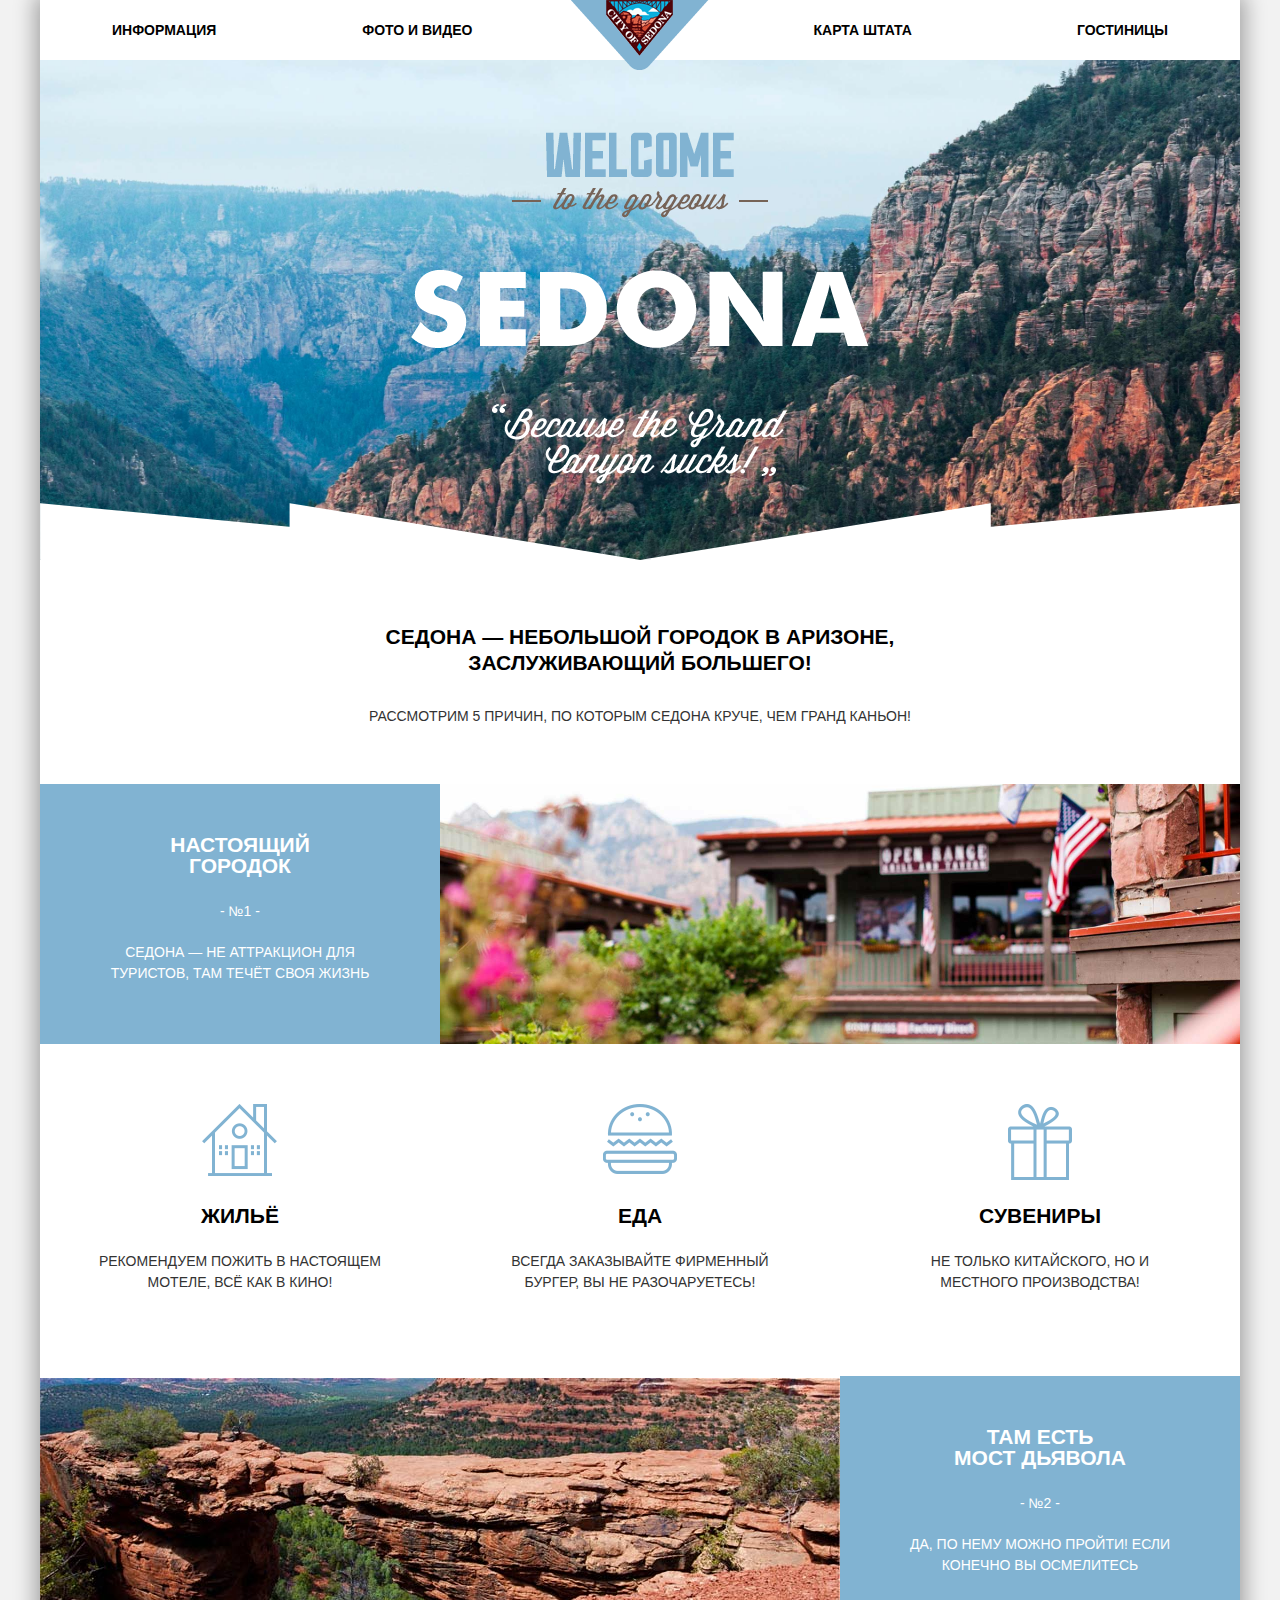
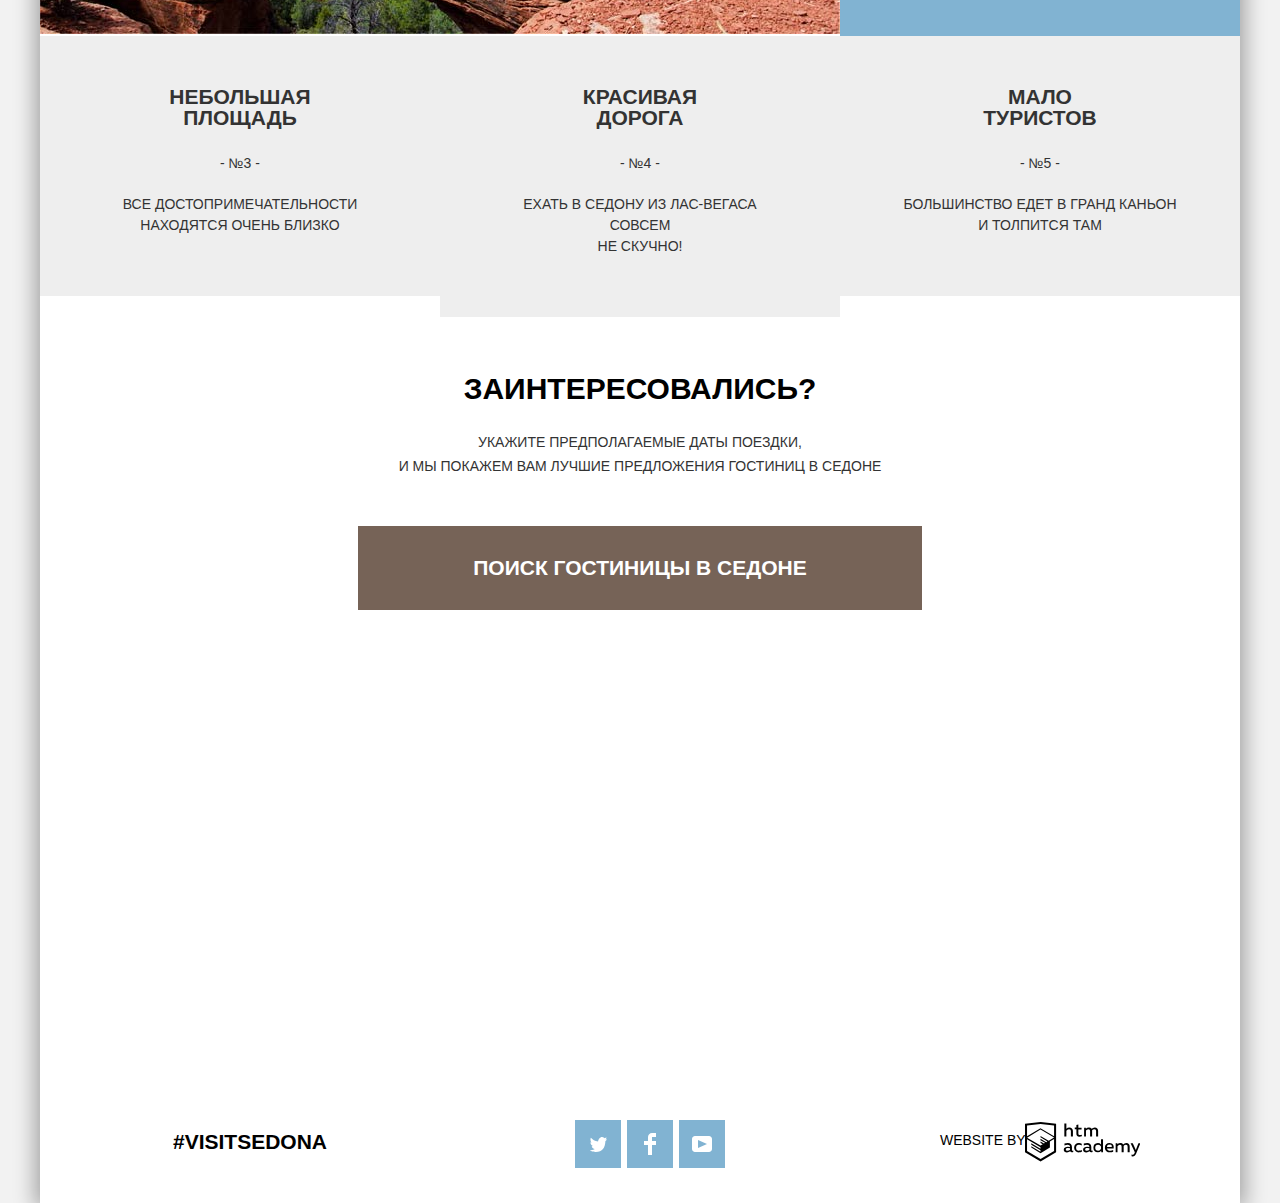
==== index.html @ 03657f66 "accessebility created for first page modificated css" ====
<html lang="ru">

<head>
    <meta charset="UTF-8">
    <title>SEDONA</title>
    <link href="css/normalize.css" rel="stylesheet">
    <link href="https://fonts.googleapis.com/css?family=Roboto:400,500,700&amp;subset=cyrillic" rel="stylesheet">
    <meta http-equiv="X-UA-Compatible" content="ie=edge">
    <link href="css/main.css" rel="stylesheet">
</head>

<body class="page borders">
   <div class="wrapper container">
    <header class="page-header container">
        <div class="logo">
            <img src="img/logo.png" width="" height="" alt="логотип компании">
        </div>
        <nav class="page-navigation">
            <ul class="navigation-list-left">
                <li class="navigation-item">
                    <a href="#">
                        информация
                    </a>
                </li>
                <li class="navigation-item">
                    <a href="#">
                        фото и видео
                    </a>
                </li>
            </ul>
            <ul class="navigation-list-right">
                <li class="navigation-item">
                    <a href="#">
                        карта штата
                    </a>
                </li>
                <li class="navigation-item">
                    <a href="#">
                        гостиницы
                    </a>
                </li>
            </ul>
        </nav>
    </header>
    <main class="page-content">
        <section class="tagline-images">
            <h2 class="visually-hidden">визитный баннер сайта</h2>
            <div class="intro">
                <div class="intro-text"></div>
                <div class="mask"></div>
            </div>
            <span class="tagline-text">
                Седона — небольшой городок в Аризоне,<br>заслуживающий большего!
            </span>
        </section>
        <section class="attractions">
            <h2 class="visually-hidden">наши преимущества перед другими</h2>
            <span>Рассмотрим 5 причин, по которым Седона круче, чем гранд каньон!</span>
            <div class="image-line">
                <div class="image-line-text">
                    <d>настоящий<br>городок</d>
                    <span>- №1 -</span>
                    <p>Седона — не аттракцион для туристов, там течёт своя жизнь</p>
                </div>
                <div class="image-line-town"></div>
            </div>
            <ul class="services-list">
                <li class="services-item">
                    <a href="#">
                        жильё
                        <p>Рекомендуем пожить в настоящем мотеле, всё как в кино!</p>
                    </a>
                </li>
                <li class="services-item">
                    <a href="#">
                        еда
                        <p>Всегда заказывайте фирменный бургер, вы не разочаруетесь!</p>
                    </a>
                </li>
                <li class="services-item">
                    <a href="#">
                        сувениры
                        <p>Не только китайского, но и местного производства!</p>
                    </a>
                </li>
            </ul>
            <div class="image-line">
                <div class="image-line-town right-layer"></div>
                <div class="image-line-text">
                    <d>Там есть<br>Мост дьявола</d>
                    <span>- №2 -</span>
                    <p>Да, по нему можно пройти! Если конечно вы осмелитесь</p>
                </div>
            </div>
            <ul class="attractions-list">
                <li class="attractions-item">
                    <div class="image-line-text">
                        <d>Небольшая<br>площадь</d>
                        <span>- №3 -</span>
                        <p>Все достопримечательности<br>находятся очень близко</p>
                    </div>
                </li>
                <li class="attractions-item">
                    <div class="image-line-text">
                        <d>Красивая<br>дорога</d>
                        <span>- №4 -</span>
                        <p>Ехать в Седону из Лас-Вегаса совсем<br>не скучно!</p>
                    </div>
                </li>
                <li class="attractions-item">
                    <div class="image-line-text">
                        <d>Мало<br>туристов</d>
                        <span>- №5 -</span>
                        <p>Большинство едет в гранд каньон<br>и толпится там</p>
                    </div>
                </li>
            </ul>
        </section>
        <section>
            <h2 class="visually-hidden">форма регистрации</h2>
            <div class="registration">
                <b>Заинтересовались?</b>
                <p>
                    Укажите предполагаемые даты поездки,<br> и мы покажем вам лучшие предложения гостиниц в седоне
                </p>
                <a class="switcher-form-btn" href="#">поиск гостиницы в седоне</a>
            </div>
        </section>
        <section class="map">
                <form class="hotel-find-form" action="https://echo.htmlacademy.ru" method="post" name="hotelSearching">
                    <label class="date-field">
                        дата заезда:
                        <input type="text" required name="dateInto" value="01 НОЯБРЯ 2018">
                        <button type="button" class="calendr-date-into">
                            <svg>
                                <image fill="red" id="calendar" width="21" height="22" xlink:href="[data-uri]"/>
                            </svg>
                        </button>
                    </label>
                    <label class="date-field">
                        дата выезда:
                        <input type="text" required name="dateOut" value="30 НОЯБРЯ 2018">
                        <button type="button" class="calendr-date-out"></button>
                    </label>
                    <div class="counter">
                        <label>
                            взрослые:
                            <input type="text" required id="adults" value="2" name="adults" placeholder="2">
                            <button type="button" id="minusAdults">-</button>
                            <button type="button" id="plusAdults">+</button>
                        </label>
                        <label>
                            дети:
                            <input type="text" required id="children" value="0" name="children" placeholder="0">
                            <button type="button" id="minusChildren">-</button>
                            <button type="button" id="plusChildren">+</button>
                        </label>
                    </div>
                    <button type="submit">найти</button>
                </form>
            <h2 class="visually-hidden">карта</h2>
            <img src="img/map.jpg" width="1200" height="593" alt="карта">
            <iframe class="interactive-map" src="https://www.google.com/maps/embed?pb=!1m18!1m12!1m3!1d22020.240398484842!2d-111.77358161245253!3d34.87310100191369!2m3!1f0!2f0!3f0!3m2!1i1024!2i768!4f13.1!3m3!1m2!1s0x872da132f942b00d%3A0x5548c523fa6c8efd!2z0KHQtdC00L7QvdCwLCDQkNGA0LjQt9C-0L3QsCA4NjMzNiwg0KHQqNCQ!5e0!3m2!1sru!2sby!4v1533203319899" frameborder="0" style="border:0" allowfullscreen></iframe>
        </section>
    </main>
    <footer class="page-footer">
        <span>#visitsedona</span>
        <ul class="social-list">
            <li class="social-item">
               <a class="svg-center" href="#">
                    <svg x="0px" y="0px" width="17px" height="15px" viewBox="0 0 17 15">	<path fill="#FFFFFF" d="M10.95,0.144c1.685-0.496,2.984,0.27,3.577,1.179c0.673-0.231,1.331-0.481,2.011-0.708
                                c-0.004,0.861-0.522,1.513-0.857,1.768c0.685,0.17,1.304-0.491,1.304-0.491c-0.169,1-1.006,1.788-1.563,2.024
                                c-0.231,6.75-3.175,11.217-10.077,11.082c-0.522,0,0.075,0-0.446,0c-0.41,0-4.164-0.46-4.898-1.887
                                c2.271,0.196,3.893-0.422,4.693-1.177c-0.96-0.3-2.679-0.477-2.979-2.95C2.064,9.09,2.279,9.212,2.905,9.103
                                C1.705,8.247,0.374,7.53,0.448,5.33c0.285,0.328,1.067,0.536,1.34,0.472c-0.703-0.241-1.97-3.36-0.894-4.952
                                c1.818,1.854,3.735,3.606,7.152,3.773C8.254,2.33,9.183,0.793,10.95,0.144z"/>
                    </svg>
                </a>
            </li>
            <li class="social-item">
               <a class="svg-center" href="#">
                    <svg x="0px" y="0px" width="12px" height="22px" viewBox="0 0 12 22" enable-background="new 0 0 12 22" xml:space="preserve">
                        <path fill="#FFFFFF" d="M12,4V0H8C5.791,0,4,1.791,4,4v4H0v4h4v10h4V12h4V8H8V4H12z"/>
                    </svg>
                </a>
            </li>
            <li class="social-item">
               <a class="svg-center" href="#">
                    <svg x="0px" y="0px" width="20px" height="16px" viewBox="0 0 20 16" enable-background="new 0 0 20 16">
                        <path fill="#FFFFFF" d="M17,0H3C1.35,0,0,1.35,0,3v10c0,1.65,1.35,3,3,3h14c1.65,0,3-1.35,3-3V3C20,1.35,18.65,0,17,0z
                             M6.027,11.998V4.002L15.014,8L6.027,11.998z"/>
                    </svg>
                </a>
            </li>
        </ul>
        <div class="html-label">
            <svg viewBox="0 0 113 39">
                <path d="M401.93,351.51a2.07,2.07,0,0,0,.58-0.11v1.4a3.41,3.41,0,0,1-1.24.22,1.75,1.75,0,0,1-1.75-1,5.08,5.08,0,0,1-3.3,1.13c-1.59,0-3.06-.87-3.06-2.68,0-2.24,2.08-2.93,3.9-2.93a11.63,11.63,0,0,1,2.28.26v-0.31c0-1.09-.8-1.86-2.3-1.86a7.79,7.79,0,0,0-3.15.67v-1.79a10.72,10.72,0,0,1,3.35-.58c2.48,0,4,1.18,4,3.83v3.14A0.57,0.57,0,0,0,401.93,351.51Zm-6.76-1.19a1.42,1.42,0,0,0,1.64,1.29,3.56,3.56,0,0,0,2.53-1V349.1a10.21,10.21,0,0,0-1.9-.22C396.34,348.89,395.17,349.23,395.17,350.33Z" transform="translate(-355.09 -323.29)" fill="#fff"/><path d="M408.15,343.91a5.29,5.29,0,0,1,2.7.67v1.79a4.28,4.28,0,0,0-2.42-.73,2.89,2.89,0,1,0,0,5.76,5.26,5.26,0,0,0,2.55-.67v1.8a6.58,6.58,0,0,1-2.9.6,4.42,4.42,0,0,1-4.72-4.54A4.54,4.54,0,0,1,408.15,343.91Z" transform="translate(-355.09 -323.29)" fill="#fff"/><path d="M420.93,351.51a2.07,2.07,0,0,0,.58-0.11v1.4a3.41,3.41,0,0,1-1.24.22,1.75,1.75,0,0,1-1.75-1,5.08,5.08,0,0,1-3.3,1.13c-1.59,0-3.06-.87-3.06-2.68,0-2.24,2.08-2.93,3.9-2.93a11.63,11.63,0,0,1,2.28.26v-0.31c0-1.09-.8-1.86-2.3-1.86a7.79,7.79,0,0,0-3.15.67v-1.79a10.72,10.72,0,0,1,3.35-.58c2.48,0,4,1.18,4,3.83v3.14A0.57,0.57,0,0,0,420.93,351.51Zm-6.76-1.19a1.42,1.42,0,0,0,1.64,1.29,3.56,3.56,0,0,0,2.53-1V349.1a10.21,10.21,0,0,0-1.9-.22C415.33,348.89,414.17,349.23,414.17,350.33Z" transform="translate(-355.09 -323.29)" fill="#fff"/><path d="M431.76,340.14V352.9H430v-1.39a4.07,4.07,0,0,1-3.35,1.62,4.62,4.62,0,0,1,0-9.22,4,4,0,0,1,3.15,1.37v-5.14h2ZM427,345.62a2.9,2.9,0,0,0,0,5.8,3,3,0,0,0,2.79-1.84v-2.13A3.06,3.06,0,0,0,427,345.62Z" transform="translate(-355.09 -323.29)" fill="#fff"/><path d="M438.08,343.91c3.48,0,4.68,2.81,4.12,5.34h-6.58c0.22,1.57,1.75,2.22,3.35,2.22a6.41,6.41,0,0,0,2.77-.62v1.68a7.5,7.5,0,0,1-3.14.6c-2.68,0-5-1.53-5-4.61A4.39,4.39,0,0,1,438.08,343.91Zm0.09,1.62a2.39,2.39,0,0,0-2.57,2.26h4.85A2.06,2.06,0,0,0,438.17,345.53Z" transform="translate(-355.09 -323.29)" fill="#fff"/><path d="M444.19,352.9v-8.75h1.73v1.09a4,4,0,0,1,2.92-1.33,3,3,0,0,1,2.73,1.4,4.33,4.33,0,0,1,3.06-1.4,3.21,3.21,0,0,1,3.32,3.52v5.47h-2v-5.41a1.67,1.67,0,0,0-1.73-1.84,2.94,2.94,0,0,0-2.17,1.18c0,0.2,0,.4,0,0.6v5.47h-2v-5.41a1.67,1.67,0,0,0-1.73-1.84,3.11,3.11,0,0,0-2.32,1.35v5.91h-2Z" transform="translate(-355.09 -323.29)" fill="#fff"/><path d="M466.56,344.15h2l-4.1,9.93c-0.95,2.28-2.19,3-3.52,3a5,5,0,0,1-1.15-.15v-1.66a3,3,0,0,0,.89.13c0.95,0,1.66-.67,2.17-2l0.18-.44-4.16-8.82H461l3,6.6Z" transform="translate(-355.09 -323.29)" fill="#fff"/><path d="M395.75,324.82v5a4,4,0,0,1,2.83-1.2,3.41,3.41,0,0,1,3.61,3.57v5.41h-2v-5.16a1.9,1.9,0,0,0-2-2.1,3.08,3.08,0,0,0-2.44,1.46v5.8h-2V324.82h2Z" transform="translate(-355.09 -323.29)" fill="#fff"/><path d="M407.52,325.71v3.12h3.17v1.71h-3.17v4c0,1.15.53,1.53,1.66,1.53a4.71,4.71,0,0,0,1.77-.35v1.68a7.14,7.14,0,0,1-2.35.38,2.68,2.68,0,0,1-3-2.88v-4.38H404v-1.71h1.57v-2.64Z" transform="translate(-355.09 -323.29)" fill="#fff"/><path d="M413.19,337.58v-8.75h1.73v1.09a4,4,0,0,1,2.92-1.33,3,3,0,0,1,2.73,1.4,4.33,4.33,0,0,1,3.06-1.4,3.21,3.21,0,0,1,3.32,3.52v5.47h-2v-5.41a1.67,1.67,0,0,0-1.73-1.84,2.94,2.94,0,0,0-2.17,1.18c0,0.2,0,.4,0,0.6v5.47h-2v-5.41a1.67,1.67,0,0,0-1.73-1.84,3.11,3.11,0,0,0-2.32,1.35v5.91h-2Z" transform="translate(-355.09 -323.29)" fill="#fff"/><rect x="74.72" y="1.52" width="1.95" height="12.76" fill="#fff"/><path d="M370.53,323.31l-0.16,0-15.28,1.6v28L370.37,362l15.28-9.09v-28Zm13.12,28.45-13.28,7.9-13.28-7.9V340.28l13.22,7.87,0,1.43-9.07-5.4v1.38l9.11,5.47,0,1.46-9.1-5.42v1.38l9.11,5.47h0l9.19-5.5v-1.39h0v-4.52l4.1-2.45v11.67Zm0-13.16L380,340.74h0l-1.68,1-8-4.76v1.38l6.84,4.07-0.06,0-0.15.09-1,.57-5.64-3.36v1.38l4.45,2.65-1.05.7,0,0-3.36-2v1.38l2.21,1.3-2.25,1.35-13.16-7.82,13.17-7.92h0Zm0-1.39-13.35-7.87h0l-13.2,7.86v-10.5l13.28-1.39,13.28,1.39v10.51Z" transform="translate(-355.09 -323.29)" fill="#fff"/>
            </svg>
        </div>
    </footer>
    </div>
    <script src="js/jquery-3.3.1.min.js"></script>
    <script src="js/js_buttons.js"></script>
</body>


</html>
---- css/main.css ----
.borders {
    outline: 1px solid black;
    background-color: red;
}

html {
    box-sizing: border-box;
}

.visually-hidden {
    position: absolute;
    clip: rect(1px 1px 1px 1px);
    clip: rect(1px, 1px, 1px, 1px);
    padding: 0;
    border: 0;
    height: 1px;
    width: 1px;
    overflow: hidden;
}

*,
*::before,
*::after {
    box-sizing: inherit;
}

body {
    font-family: 'PT Sans', 'Arial', 'sans-serif';
    font-weight: 400;
    font-size: 16px;
    color: #000;  
}

.wrapper {
    background-color: #fff;
    box-shadow: 0 0 20px 5px rgba(0, 0, 0, 0.33);
}

a {
    text-decoration: none;
    text-transform: uppercase;
    color: inherit;
    font-weight: 500;
}

ul {
    padding: 0;
    margin: 0;
    list-style: none;
}

.container {
    position: relative;
    margin: 0 auto;
    max-width: 1200px;
    min-width: 768px;
/*    padding: 0 20px;*/
}

.page {
    display: block;
    background-color: #f2f2f2;
}

.logo {
    position: absolute;
    left: 50%;
    transform: translateX(-50%);
    z-index: 2;
}

.page-navigation {
    display: flex;
    justify-content: space-between;
    background-color: #fff;
    padding: 0 6%;
}

.navigation-list-left,
.navigation-list-right {
    display: flex;
    flex-grow: 1;
}

.navigation-list-right {
    justify-content: flex-end;
}

.navigation-list-left .navigation-item:nth-child(1){
    margin-right: 27%;
}

.navigation-list-right .navigation-item:nth-child(2){
    margin-left: 32%;
}

.navigation-item a {
    font-size: 14px;
    font-weight: bold;
    line-height: 60px;
    cursor: pointer;
    outline: none;
}

.navigation-item a:hover,
.navigation-item a:focus {
    color: #81b3d2;
}

.navigation-item a:active {
    color: #000;
    opacity: 0.3;
}

.tagline-images {
    margin-bottom: 32px;
/*    min-width: 890px;*/
}

.intro {
    background: url('../img/intro_layer_background.jpg') no-repeat center;
    background-size:100%;
    background-position-y: -86px;
    height: 500px;
    position: relative;
    margin-bottom: 64px;
    transition: 1s;
}

.intro:hover {
    background-size: 104%;
}

.intro-text {
    background: url('../img/sedona_header.png');
    background-repeat: no-repeat;
    background-size:contain;
    height: 500px;
    position: absolute;
    top: 72px;
    left: 50%;
    transform: translateX(-50%);
    width: 458px;
    height:352px;
    
}

.mask {
    position: absolute;
    background: url('../img/layer_mask.png') no-repeat center;
    background-size: 100% 100%;
    display: block;
    height: 57px;
    bottom: 0;
    width: 100%;
}

.tagline-text {
    display: block;
    padding: 0;
    font-size: 21px;
    line-height: 26px;
    font-weight: bold;
    text-transform: uppercase;
    text-align: center;
}

.attractions span {
    display: block;
    color: #333;
    font-size: 14px;
    text-transform: uppercase;
    text-align: center;
    margin-bottom: 60px;
}

.image-line {
    display: flex;
}

.image-line-text {
    display: flex;
    flex-direction: column;
    justify-content: center;
    text-align: center;
    background-color: #81b3d2;
    width: 33.333%;
    padding: 50px 10px;
    color: #fff;
    min-width: 256px;

}

.image-line-text d {
    font-size: 21px;
    line-height: 21px;
    font-weight: bold;
    text-transform: uppercase;
    padding-bottom: 25px;
}

.image-line-text span {
    font-size: 14px;
    padding: 0;
    margin: 0;
    color: #fff;
    line-height: 21px;
    font-weight: 400;
    text-transform: uppercase;
    margin-bottom: 20px;
}

.image-line-text p {
    font-size: 14px;
    line-height: 21px;
    font-weight: 400;
    text-transform: uppercase;
    margin: 0 45px;
    margin-bottom: 10px;
}

.image-line-town {
    overflow: hidden;
    flex-grow: 1;
    background: url('../img/image_line_1.jpg') no-repeat center;
    background-size:100%;
    transition: 1s;
}

.right-layer {
    overflow: hidden;
    flex-grow: 1;
    background: url('../img/brige.jpg') no-repeat center;
    background-size:100%;
    transition: 1s;
}

.image-line-town:hover,
.right-layer:hover {
    background-size:110%;
}

.services-list {
    display: flex;
    justify-content: space-between;
    padding-bottom: 60px;
}

.services-item {
    text-align: center;
    width: 33.333%;
}

.services-item a {
    display: block;
    cursor: pointer;
    text-align: center;
    font-weight: bold;
    font-size: 21px;
    padding-top: 160px;
    outline: none;
    transition: 0.3s;
}

.services-list li:nth-child(1) a {
    background: url('../img/icon-1.png') no-repeat center;
    background-position: 50% 60px;
}

.services-list li:nth-child(2) a {
    background: url('../img/icon-2.png') no-repeat center;
    background-position: 50% 60px;
}

.services-list li:nth-child(3) a {
    background: url('../img/icon-3.png') no-repeat center;
    background-position: 50% 60px;
}

.services-item p {
    font-weight: 400;
    font-size: 14px;
    line-height: 21px;
    color: #333;
    margin: 0;
    padding: 23px 56px;
}

.services-item a:hover,
.services-item a:focus {
    color: #81b3d2;
}

.services-item a:active {
    color: #1b748d;
}
.attractions-list {
    display: flex;
}

.attractions-list .image-line-text {
    width: auto;
}

.attractions-item .image-line-text {
    background-color: #eee;
    color: #333;
}

.attractions-item {
    width: 33.333%
}

.attractions-item .image-line-text span {
    color: #333;
}

.registration {
    position: relative;
    background-color: #fff;
    text-align: center;
    text-transform: uppercase;
    color: #333;
    font-size: 14px;
    line-height: 24px;
    padding-top: 60px;
    z-index: 2;
}

.registration b {
    font-size: 30px;
    color: #000;
    padding-top: 10px;
}

.registration p {
    padding: 15px;
    padding-bottom: 34px;
}

.switcher-form-btn {
    display: block;
    font-size: 21px;
    font-weight: bold;
    text-align: center;
    width: 47%;
    bottom: 0;
    left: 20px;
    margin: 0 auto;
    padding: 30px 0;
    color: #fff;
    background-color: #766357;
    transition: 0.3s;
}

.switcher-form-btn:hover,
.switcher-form-btn:focus {
    background-color: #604e43;
}

.switcher-form-btn:active {
    background-color: #503e33;
    color: rgba(255, 255, 255, 0.3);
}

.map {
    position: relative;
    overflow: hidden;
}

.interactive-map {
    height: 593px;
    width: 100%;
}

.hotel-find-form {
    position: absolute;
    left: 50%;
    width: 47%;
    transform: translateX(-50%);
    display: flex;
    flex-direction: column;
    background-color: #fff;
    font-size: 14px;
    font-weight: bold;
    overflow: hidden;
    padding: 57px 55px;
    top: -410px;
    transition: 0.7s;
}

.opened {
    top: 0;
}

.date-field {
    display: flex;
    position: relative;
    align-items: center;
    margin-bottom: 30px;
    text-transform: uppercase;
}

.date-field input {
    font: inherit;
    text-transform: uppercase;
    border: none;
    background-color: #f2f2f2;
    padding: 11px 45px 11px 10px;
    flex-basis: 75%;
    margin-left: auto;
    outline: none;
}

.date-field input:hover {
    background-color: #ebebeb;
}

.date-field input:focus {
    background-color: #fff;
    outline: 2px solid #e5e5e5;
}

.calendr-date-into,
.calendr-date-out {
    outline: none;
    border: none;
    position: absolute;
    display: block;
    top: 6px;
    right: 5px;
    width: 25px;
    height: 25px;
    cursor: pointer;
    background: none;
}

.counter {
    display: flex;
    margin-bottom: 55px;
    justify-content: space-between;
    text-transform: uppercase;
}

.counter label {
    display: flex;
    width: 50%;
    align-items: center
}

.counter label:nth-child(2) {
    padding-left: 11%;
}

.counter input {
    border: none;
    text-align: center;
    background-color: #f2f2f2;
    padding: 12px 5px;
    width: 37px;
    font-weight: bold;
    order: 2;
}

.counter input:hover {
    background-color: #ebebeb;    
}

.counter input:focus {
    background-color: #fff;
    outline: 2px solid #e5e5e5;    
}

.counter button {
    border: none;
    width: 40px;
    align-self: stretch;
    background-color: #f2f2f2;
    padding: 0;
    margin: 0;
    font-size: 23px;
    font-weight: bold;
    color: rgba(0, 0, 0, 0.23);
    cursor: pointer;
    transition: 0.3s;
}

.counter button:nth-child(2) {
    margin-left: auto;
    order: 1;
}

.counter button:nth-child(3) {
    order: 3;
}

button[type=submit] {
    border: none;
    padding: 17px;
    background-color: #82b3d3;
    text-transform: uppercase;
    color: #fff;
    font-size: 21px;
    font-weight: bold;
    cursor: pointer;
}

button[type=submit]:hover {
    background-color: #669ebf;
}

button[type=submit]:active {
    background-color: #5596be;
    color: rgba(255, 255, 255, 0.3);
}

.page-footer {
    display: flex;
    position: absolute;
    width: 100%;
    bottom: 0;
    justify-content: space-between;
    padding: 32px 100px;
    background-color: rgba(255, 255, 255, 0.71);
}

.page-footer span {
    padding: 0;
    margin: 0;
    font-size: 21px;
    line-height: 50px;
    font-weight: bold;
    text-transform: uppercase;
    margin-left: 33px;
    margin-right: 33px;
}

.social-list {
    display: flex;
    justify-content: space-between;
    
}

.svg-center {
    display: flex;
    justify-content: center;
    align-items: center;
}

.social-item {
    margin: 3px;
}

.social-item a {
    width: 46px;
    height: 48px;
    background-color: #81b3d2;
    padding: 14px 0;
    transition: 0.3s;
    outline: none;
}

.social-item a:hover,
.social-item a:focus {
    background-color: #669ec0;
}

.social-item a:active {
    background-color: #5496bd;
}

.social-item a:active path {
    fill: #88b6d1;
}

.html-label path {
    fill: #000;
}

.html-label {
    position: relative;
    width: 200px;
    padding-top: 5px;
    padding-left: 85px;
}

.html-label:hover path {
    fill: #81b3d2;
}

.html-label:active path {
    fill: #bdbbbc;
}

.html-label::before {
    content: 'website by';
    position: absolute;
    font-size: 14px;
    width: 200px;
    height: 50px;
    left: 0;
    top: 15px;
    font-weight: 400;
    text-transform: uppercase;
}
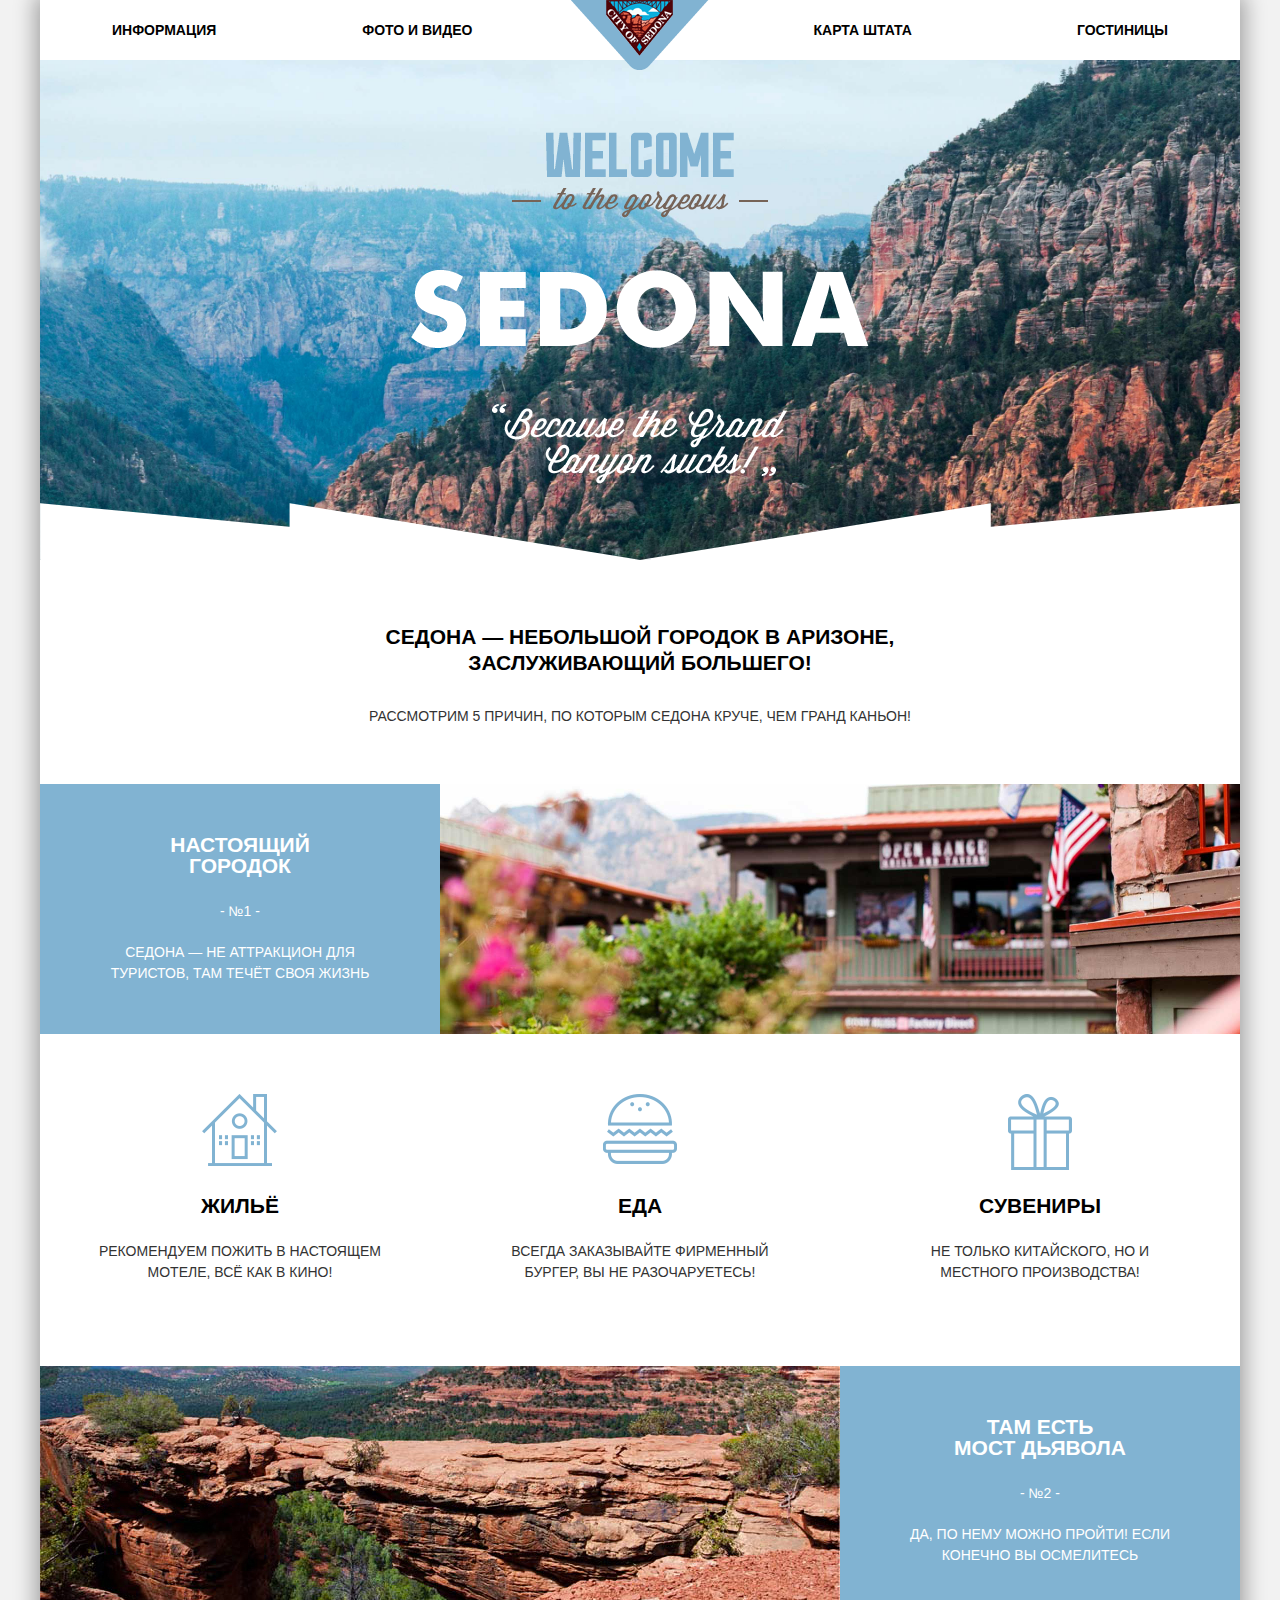
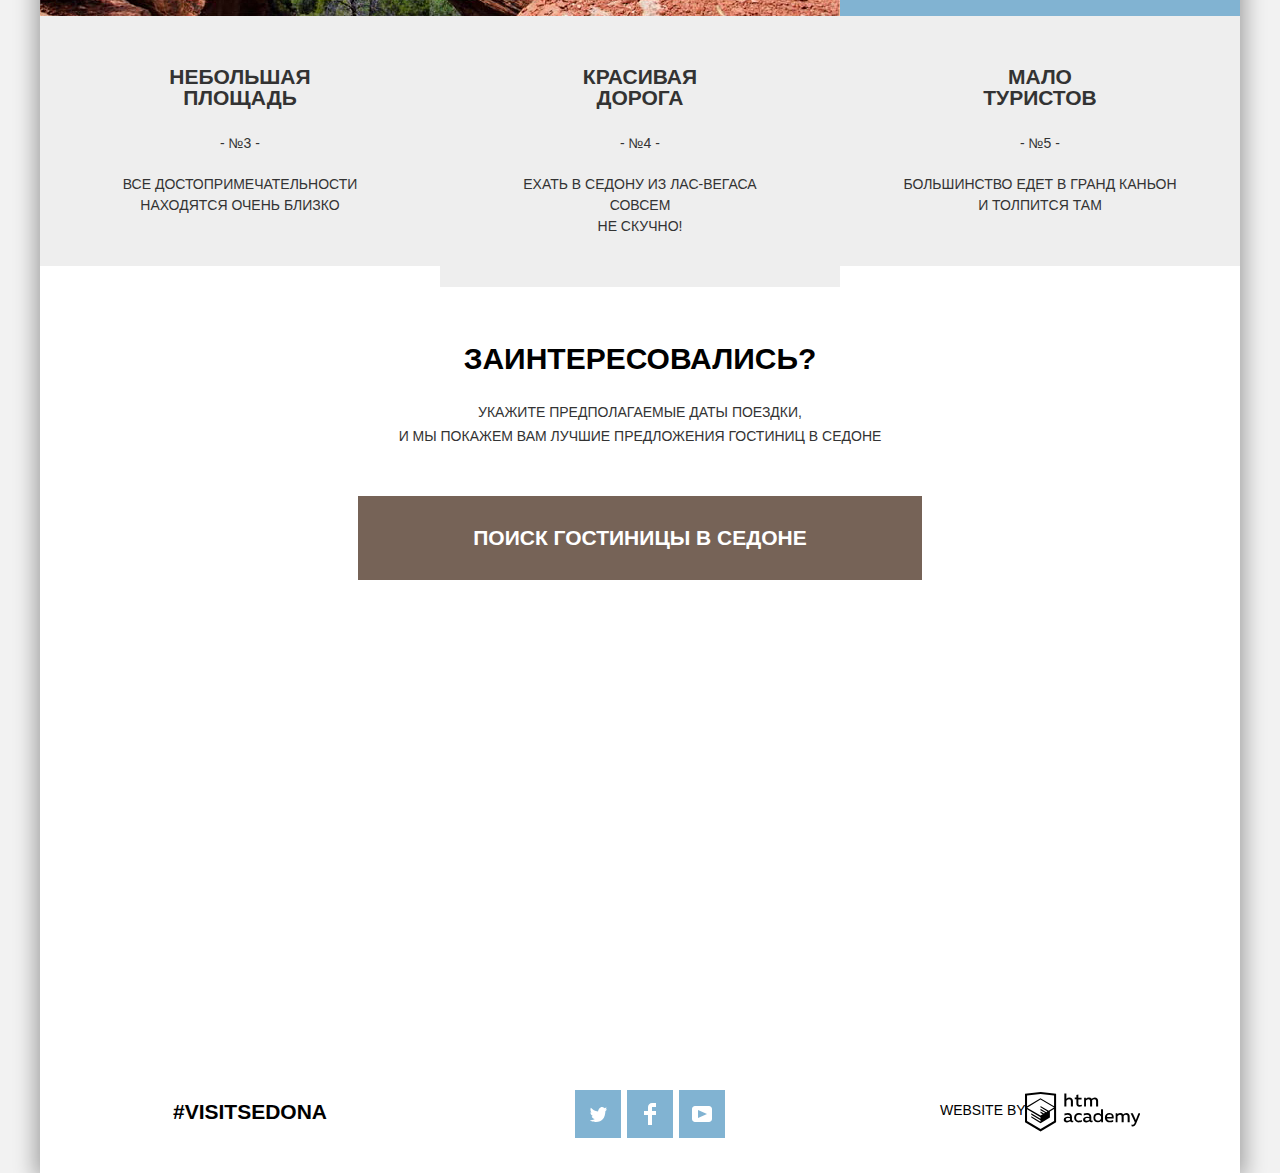
==== commit 797b1893: "begin created adaptive e-browser" ====
--- a/index.html
+++ b/index.html
@@ -58,7 +58,7 @@
             <span>Рассмотрим 5 причин, по которым Седона круче, чем гранд каньон!</span>
             <div class="image-line">
                 <div class="image-line-text">
-                    <d>настоящий<br>городок</d>
+                    <b>настоящий<br>городок</b>
                     <span>- №1 -</span>
                     <p>Седона — не аттракцион для туристов, там течёт своя жизнь</p>
                 </div>
@@ -87,7 +87,7 @@
             <div class="image-line">
                 <div class="image-line-town right-layer"></div>
                 <div class="image-line-text">
-                    <d>Там есть<br>Мост дьявола</d>
+                    <b>Там есть<br>Мост дьявола</b>
                     <span>- №2 -</span>
                     <p>Да, по нему можно пройти! Если конечно вы осмелитесь</p>
                 </div>
@@ -95,21 +95,21 @@
             <ul class="attractions-list">
                 <li class="attractions-item">
                     <div class="image-line-text">
-                        <d>Небольшая<br>площадь</d>
+                        <b>Небольшая<br>площадь</b>
                         <span>- №3 -</span>
                         <p>Все достопримечательности<br>находятся очень близко</p>
                     </div>
                 </li>
                 <li class="attractions-item">
                     <div class="image-line-text">
-                        <d>Красивая<br>дорога</d>
+                        <b>Красивая<br>дорога</b>
                         <span>- №4 -</span>
                         <p>Ехать в Седону из Лас-Вегаса совсем<br>не скучно!</p>
                     </div>
                 </li>
                 <li class="attractions-item">
                     <div class="image-line-text">
-                        <d>Мало<br>туристов</d>
+                        <b>Мало<br>туристов</b>
                         <span>- №5 -</span>
                         <p>Большинство едет в гранд каньон<br>и толпится там</p>
                     </div>
--- a/css/main.css
+++ b/css/main.css
@@ -120,7 +120,7 @@
 .intro {
     background: url('../img/intro_layer_background.jpg') no-repeat center;
     background-size:100%;
-    background-position-y: -86px;
+    background-position-y: -220px;
     height: 500px;
     position: relative;
     margin-bottom: 64px;
@@ -191,7 +191,7 @@
 
 }
 
-.image-line-text d {
+.image-line-text b {
     font-size: 21px;
     line-height: 21px;
     font-weight: bold;
@@ -216,7 +216,6 @@
     font-weight: 400;
     text-transform: uppercase;
     margin: 0 45px;
-    margin-bottom: 10px;
 }
 
 .image-line-town {
@@ -533,6 +532,7 @@
     text-transform: uppercase;
     margin-left: 33px;
     margin-right: 33px;
+/*    align-self: center;*/
 }
 
 .social-list {
@@ -590,14 +590,13 @@
 
 .html-label:active path {
     fill: #bdbbbc;
+    height: 53px;
 }
 
 .html-label::before {
     content: 'website by';
     position: absolute;
     font-size: 14px;
-    width: 200px;
-    height: 50px;
     left: 0;
     top: 15px;
     font-weight: 400;
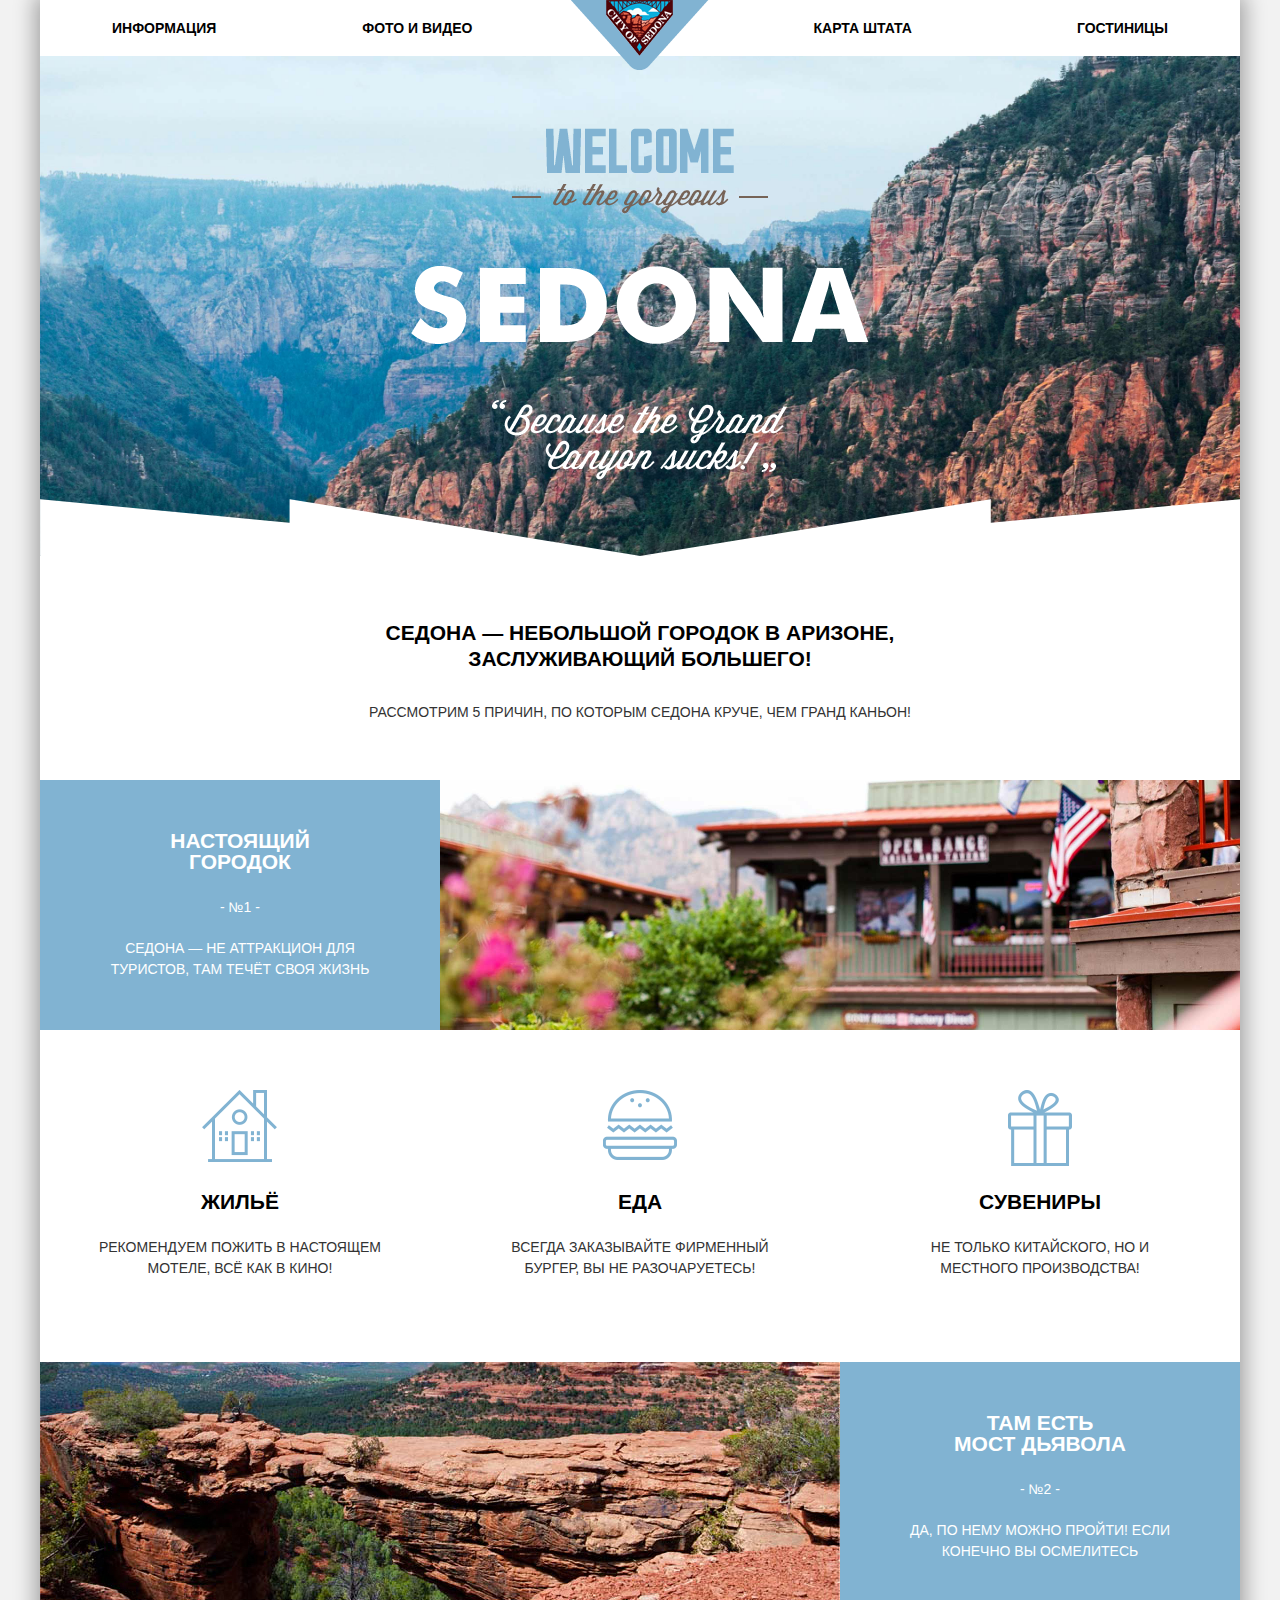
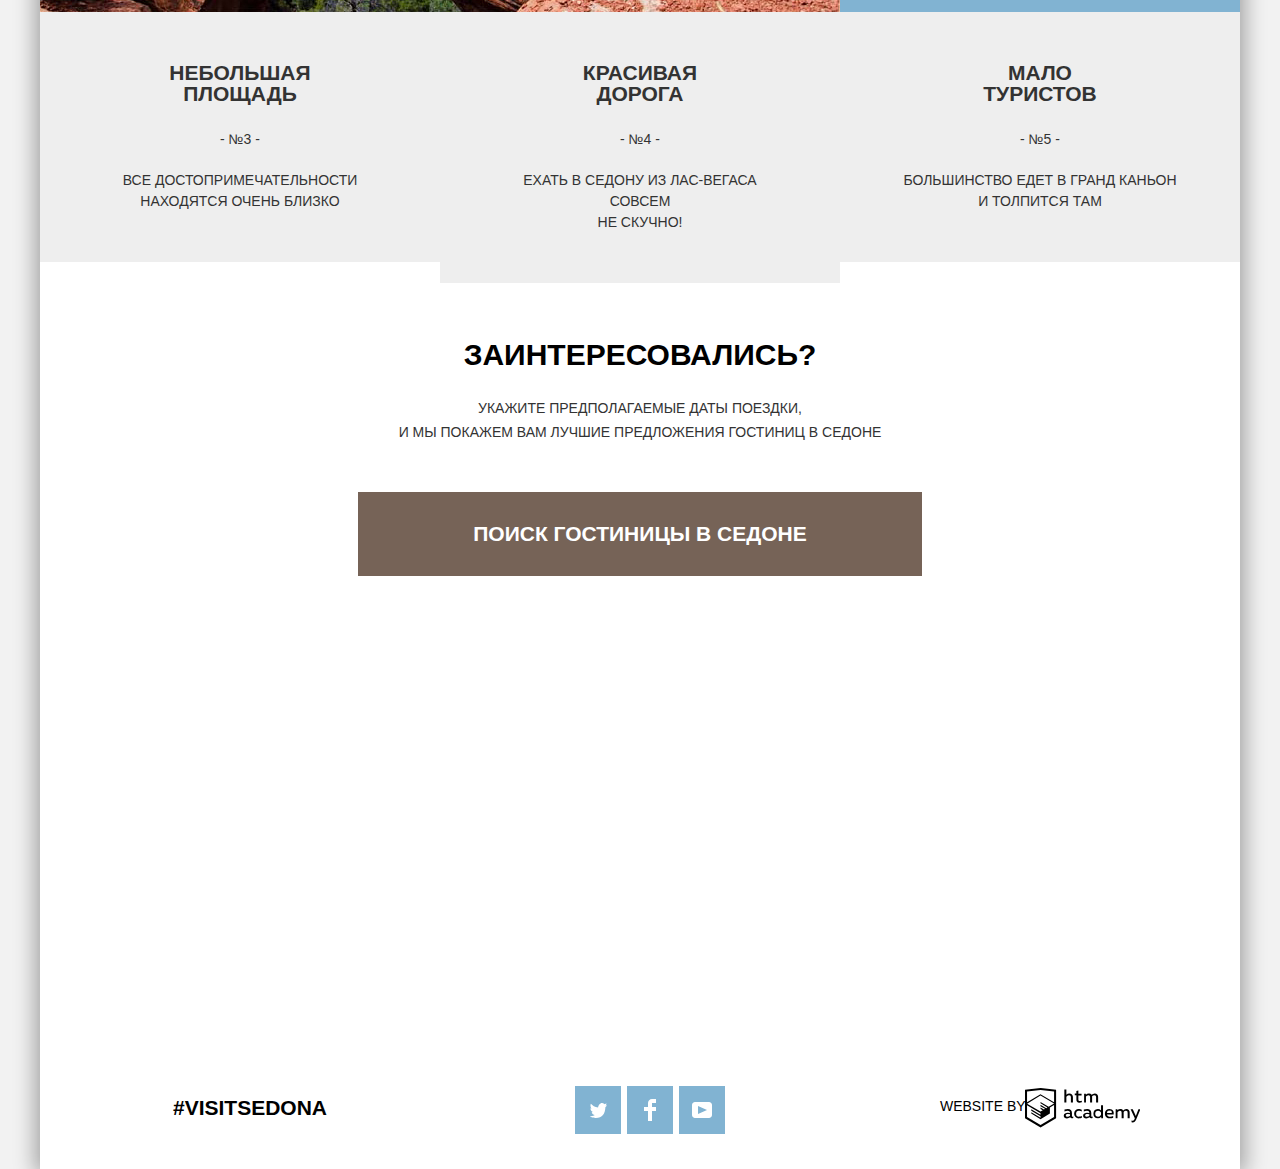
==== commit 4548e478: "continued changed of filter menu" ====
--- a/index.html
+++ b/index.html
@@ -10,7 +10,7 @@
 </head>
 
 <body class="page borders">
-   <div class="wrapper container">
+   <div class="shadow-block container">
     <header class="page-header container">
         <div class="logo">
             <img src="img/logo.png" width="" height="" alt="логотип компании">
@@ -35,7 +35,7 @@
                     </a>
                 </li>
                 <li class="navigation-item">
-                    <a href="#">
+                    <a href="hotels.html">
                         гостиницы
                     </a>
                 </li>
--- a/css/main.css
+++ b/css/main.css
@@ -31,7 +31,7 @@
     color: #000;  
 }
 
-.wrapper {
+.shadow-block {
     background-color: #fff;
     box-shadow: 0 0 20px 5px rgba(0, 0, 0, 0.33);
 }
@@ -62,6 +62,12 @@
     background-color: #f2f2f2;
 }
 
+.wrapper {
+    max-width: 1056px;
+    min-width: 678px;
+    margin: 0 5.8%;
+}
+
 .logo {
     position: absolute;
     left: 50%;
@@ -97,7 +103,7 @@
 .navigation-item a {
     font-size: 14px;
     font-weight: bold;
-    line-height: 60px;
+    line-height: 56px;
     cursor: pointer;
     outline: none;
 }
@@ -580,6 +586,7 @@
 .html-label {
     position: relative;
     width: 200px;
+    height: 44px;
     padding-top: 5px;
     padding-left: 85px;
 }
@@ -590,7 +597,6 @@
 
 .html-label:active path {
     fill: #bdbbbc;
-    height: 53px;
 }
 
 .html-label::before {
@@ -603,13 +609,263 @@
     text-transform: uppercase;
 }
 
-
-
-
-
-
-
-
-
-
-
+/*----------------------- HOTELS ---------------------------*/
+
+.select-form {
+    background: url('../img/blur_fone.jpg') no-repeat center;
+/*    padding: 30px 73px 17px 58px;*/
+    padding-top: 30px;
+    padding-bottom: 17px;
+}
+
+.non-absolute {
+    position: relative;
+}
+
+.properties-list {
+    display: flex;
+}
+
+.properties-list .properties-item:nth-child(1) {
+    margin-right: 11.1%;
+}
+
+.properties-list .properties-item:last-child {
+    margin-left: auto;
+}
+
+.properties-item label {
+    cursor: pointer;
+}
+
+.properties-item fieldset {
+    padding: 0;
+    border: none;
+}
+
+.properties-item legend {
+    display: block;
+    padding-bottom: 20px;
+    font-size: 16px;
+    font-weight: bold;
+    text-transform: uppercase;
+    color: #fff;
+}
+
+.properties-item label {
+    position: relative;
+    display: block;
+    padding: 10px 0 20px 40px;
+    font-size: 14px;
+    text-transform: uppercase;
+    color: #ffffff
+}
+
+.properties-item li:last-child label {
+    padding-bottom: 0;
+}
+
+.properties-item input[type="checkbox"]:checked ~ label::before,
+.properties-item input[type="checkbox"] ~ label::before {
+    content: '';
+    position: absolute;
+    left: 0;
+    top: 3px;
+    width: 30px;
+    height: 30px;
+}
+
+.properties-item input[type="checkbox"]:checked ~ label::before {
+    background: url('../img/checkbox-on.png') no-repeat center;
+}
+
+.properties-item input[type="checkbox"] ~ label::before {
+    background: url('../img/checkbox-off.png') no-repeat center;
+}
+
+/*------------------- TOGGLE MODUL ---------------------*/
+
+.slider {
+    padding: 0;
+    margin: 0;
+    width: 30%;
+}
+
+.slider fieldset {
+    padding: 0;
+}
+
+.toggle-modul {
+    position: relative;
+    height: 36px;
+    border: none;
+    margin-bottom: 19px;
+}
+
+.min-price input,
+.max-price input{
+    background-color: #fdeaea;
+}
+
+.grad-line {
+    position: absolute;
+    width: 100%;
+    border-top: 2px solid #bcbcbc;
+    top: 50%;
+    left: 50%;
+    transform: translateX(-50%);
+}
+
+.toggle-min,
+.toggle-max {
+    box-sizing: content-box;
+    position: absolute;
+    top: -10px;
+    width: 5px;
+    height: 5px;
+    border: 8px solid white;
+    border-radius: 50%;
+    background-color: #b9b7b7;
+    box-shadow: 0 2px 1px 0 rgba(56, 56, 56, 0.28);
+    cursor: pointer;
+}
+
+.toggle-min:hover,
+.toggle-min:focus,
+.toggle-max:hover,
+.toggle-max:focus {
+    background-color: #5a5a5a;
+    box-shadow: 0 2px 3px 2px rgba(93, 93, 93, 0.36);
+    outline: none;
+}
+
+.toggle-min:active,
+.toggle-max:active {
+    background-color: #ceffcc;
+    box-shadow: 0 0 6px 3px rgba(72, 72, 72, 0.37);
+}
+
+.toggle-min {
+    left: 0%;
+}
+
+.toggle-max {
+    left: 80%;
+}
+
+.bar-line {
+    position: absolute;
+    width: 74%;
+    border-top: 3px solid #09dd00;
+    top: -2px;
+    left: 25px;
+}
+
+.min-max-value {
+    display: flex;
+    position: relative;
+    margin-top: -8px;
+    justify-content: space-between;
+    border: 2px solid #ffffff;
+    border-radius: 3px;
+}
+
+.min-max-value::after {
+    content: '';
+    position: absolute;
+    width: 2px;
+    height: 78%;
+    background-color: #fff;
+    left: 50%;
+    top: 10%;
+}
+
+.min-value,
+.max-value {
+    display: flex;
+    padding: 9px 0;
+    align-self: center;
+}
+
+.min-value {
+    margin-left: 60px;
+}
+
+.max-value {
+    margin-right: 30px;
+}
+
+.min-max-value label {
+    padding: 0;
+}
+
+.min-max-value input {
+    display:block;
+    width: 10px;
+    padding: 0;
+    background-color: rgba(255, 0, 0, 0);
+    color: #fff;
+    border: none;
+    margin-left:5px;
+}
+
+.max-value input:last-child {
+    width: 40px;
+}
+/*------------ TOGGLE MODUL END ------------*/
+
+.button {
+    display: block;
+    text-align: center;
+    border: 2px solid #fff;
+    border-radius: 2px;
+    padding: 7px;
+    color: #fff;
+    margin: 0 90px;
+    font-size: 14px;
+}
+
+.select-field {
+    display: flex;
+    justify-content: space-between;
+    text-transform: uppercase;
+    padding: 30px 0;
+}
+
+.left-group {
+    display: flex;
+}
+
+.count-find {
+    font-size: 21px;
+    font-weight: bold;
+
+}
+
+.sorted-list {
+    display: flex;
+    font-size: 12px;
+    align-items: center;
+    margin: 0 50px;
+}
+
+.sorted-list ul {
+    display: flex;
+    align-items: center;
+}
+
+.sorted-list li {
+    padding: 0 15px;
+}
+
+.sorted-list li:first-child {
+    margin-left: 30px;
+}
+
+.arrow-list {
+    display: inherit;
+}
+
+.arrow-list {
+    color: rgba(255, 255, 255, 0);
+}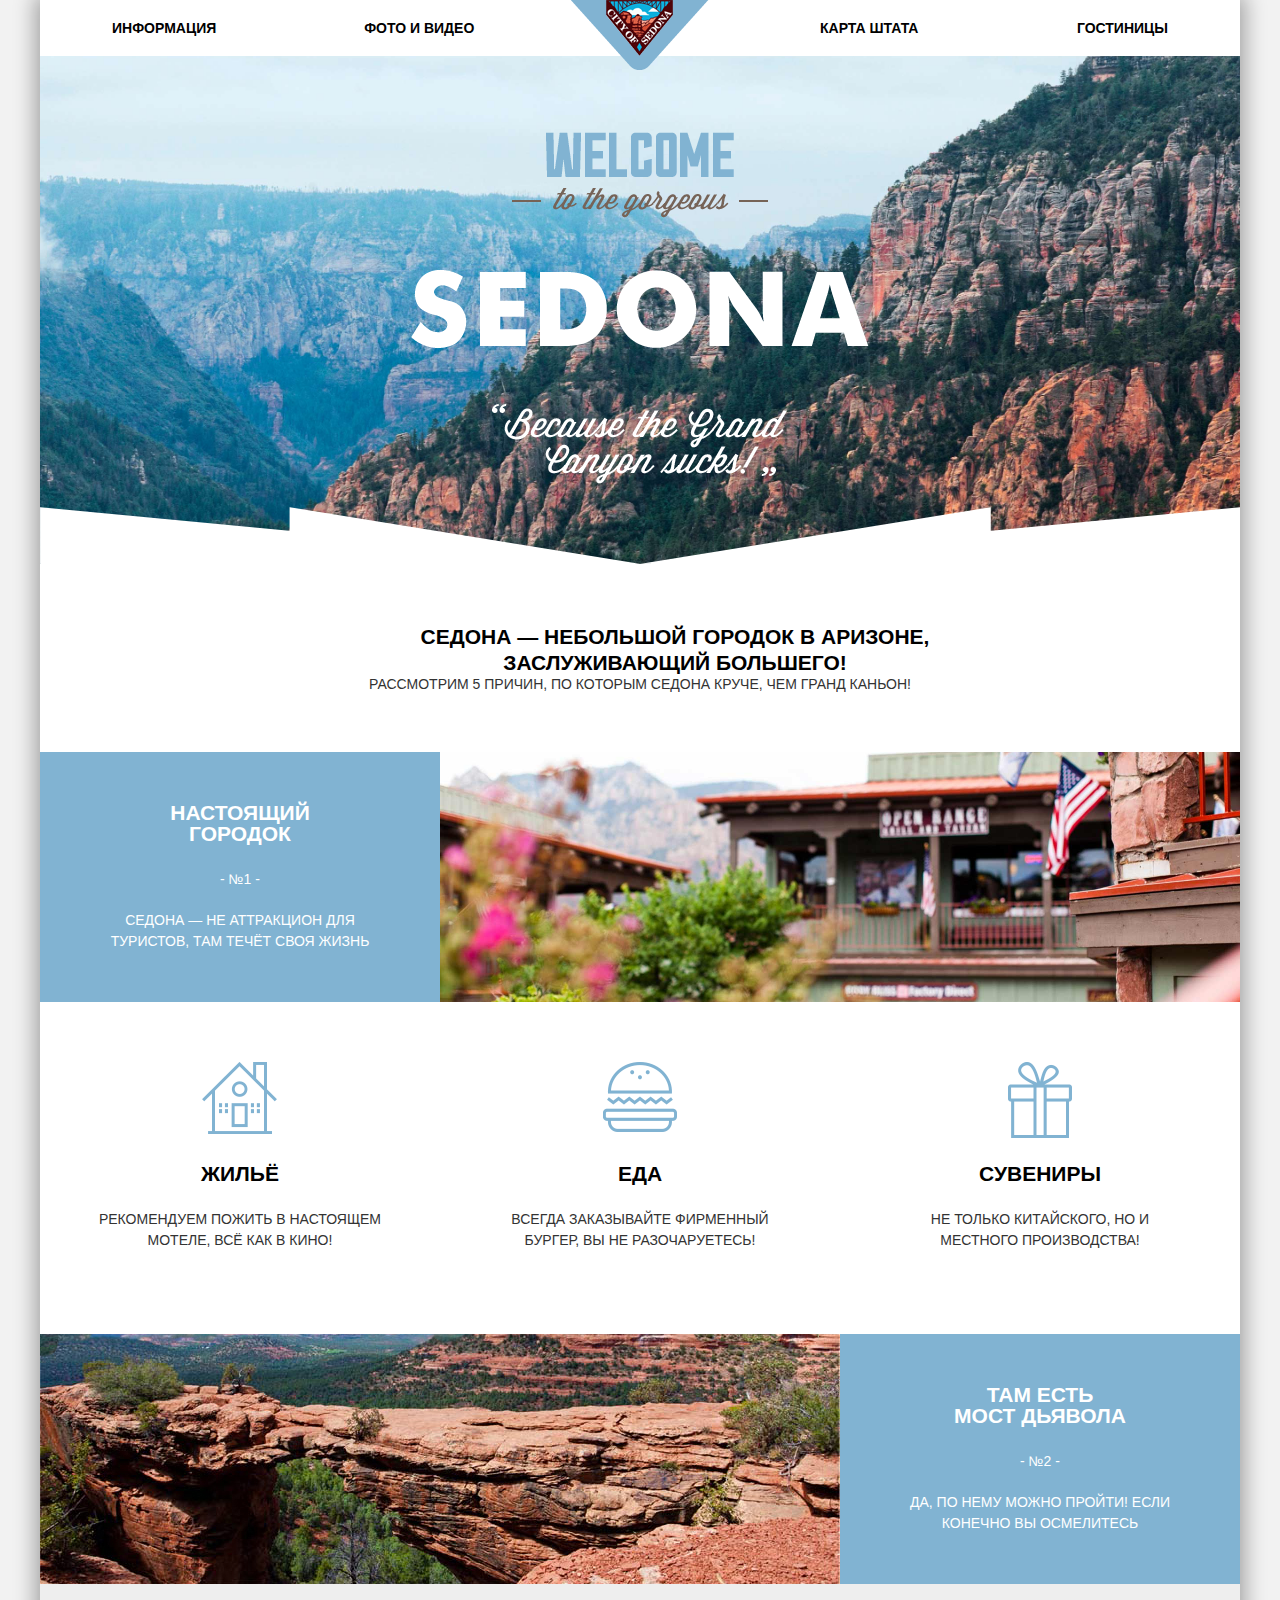
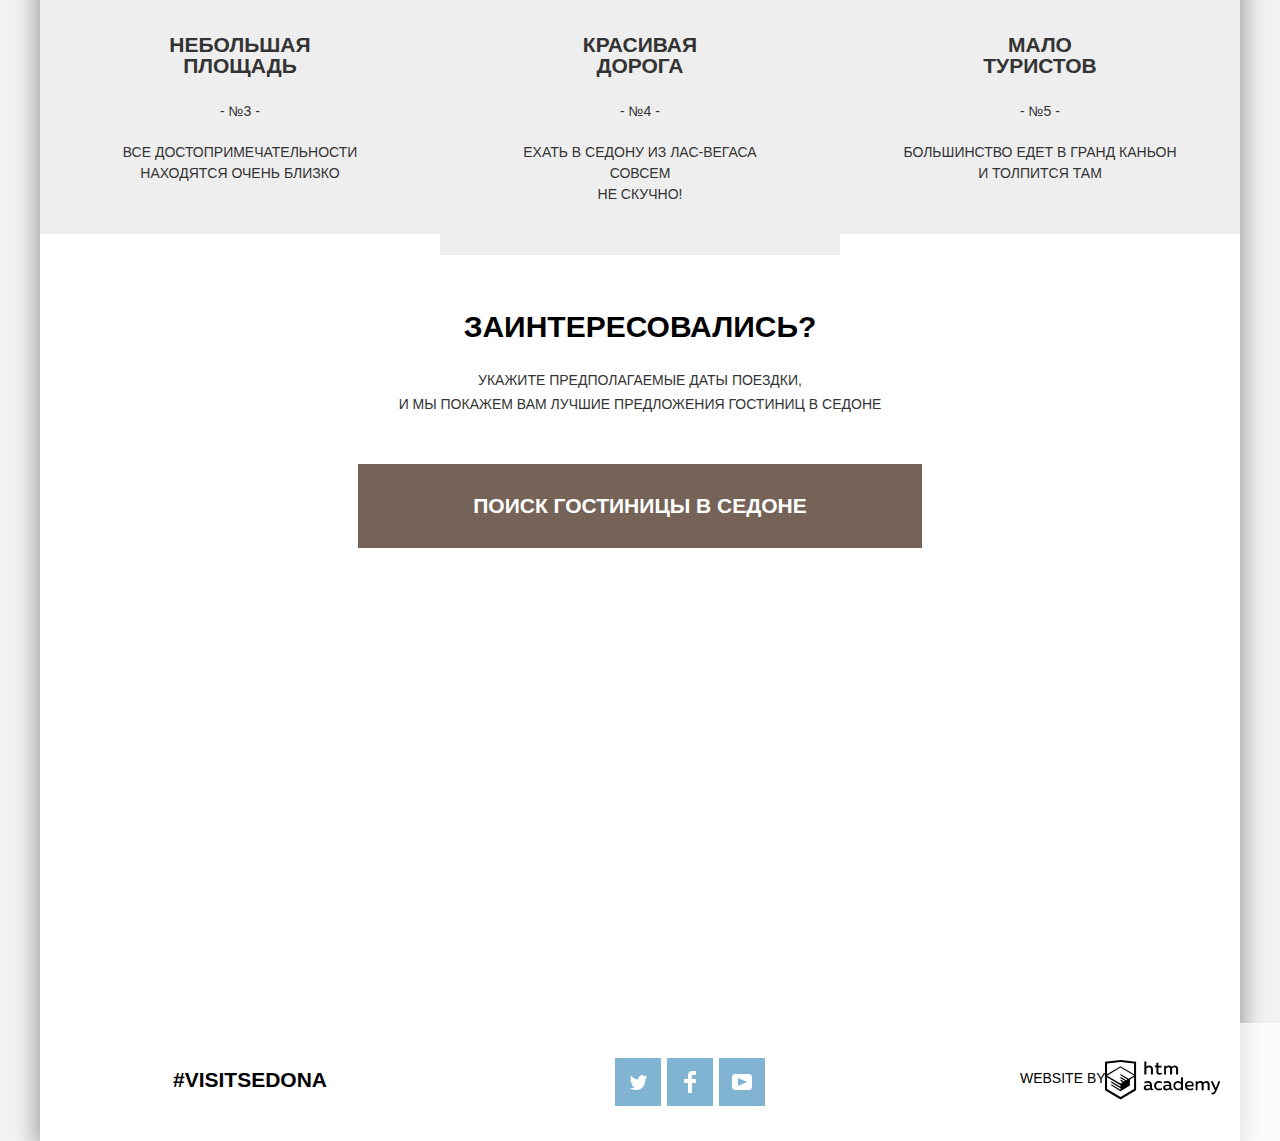
==== commit 34b1244c: "editing begin" ====
--- a/index.html
+++ b/index.html
@@ -9,14 +9,14 @@
     <link href="css/main.css" rel="stylesheet">
 </head>
 
-<body class="page borders">
-   <div class="shadow-block container">
-    <header class="page-header container">
+<body class="page">
+   <div class="shadow-block">
+    <header class="page-header">
+        <nav class="page-navigation">
         <div class="logo">
-            <img src="img/logo.png" width="" height="" alt="логотип компании">
+            <img src="img/logo.png" width="138" height="70" alt="логотип компании">
         </div>
-        <nav class="page-navigation">
-            <ul class="navigation-list-left">
+            <ul class="navigation-list">
                 <li class="navigation-item">
                     <a href="#">
                         информация
@@ -27,8 +27,6 @@
                         фото и видео
                     </a>
                 </li>
-            </ul>
-            <ul class="navigation-list-right">
                 <li class="navigation-item">
                     <a href="#">
                         карта штата
@@ -43,15 +41,14 @@
         </nav>
     </header>
     <main class="page-content">
-        <section class="tagline-images">
-            <h2 class="visually-hidden">визитный баннер сайта</h2>
-            <div class="intro">
-                <div class="intro-text"></div>
-                <div class="mask"></div>
-            </div>
-            <span class="tagline-text">
-                Седона — небольшой городок в Аризоне,<br>заслуживающий большего!
-            </span>
+        <section class="promo">
+            <h2 class="visually-hidden">промо сайта</h2>
+            <div class="background-photo">
+                <img src="img/sedona_header.png" width="458" height="352" alt="SEDONA">
+            </div>
+            <p class="promo-text">
+                Седона — небольшой городок в Аризоне, заслуживающий большего!
+            </p>
         </section>
         <section class="attractions">
             <h2 class="visually-hidden">наши преимущества перед другими</h2>
@@ -127,13 +124,29 @@
             </div>
         </section>
         <section class="map">
+               <h2 class="visually-hidden">форма поиска подходящей гостиницы</h2>
                 <form class="hotel-find-form" action="https://echo.htmlacademy.ru" method="post" name="hotelSearching">
                     <label class="date-field">
                         дата заезда:
                         <input type="text" required name="dateInto" value="01 НОЯБРЯ 2018">
                         <button type="button" class="calendr-date-into">
-                            <svg>
-                                <image fill="red" id="calendar" width="21" height="22" xlink:href="[data-uri]"/>
+                            <svg id="Layer_1" x="0px" y="0px" width="21px" height="22px" viewBox="0 0 21 22" enable-background="new 0 0 21 22" >
+                                <path fill="yellow" d="M19.251,2.025h-2.845V0.648c0-0.381-0.294-0.689-0.656-0.689c-0.363,0-0.656,0.308-0.656,0.689v1.377h-3.938V0.648
+                                    c0-0.381-0.294-0.689-0.655-0.689c-0.363,0-0.657,0.308-0.657,0.689v1.377H5.906V0.648c0-0.381-0.294-0.689-0.656-0.689
+                                    c-0.363,0-0.657,0.308-0.657,0.689v1.377H1.75C0.784,2.025,0,2.847,0,3.862v16.302C0,21.179,0.784,22,1.75,22h17.501
+                                    C20.217,22,21,21.179,21,20.164V3.862C21,2.847,20.217,2.025,19.251,2.025z M19.688,20.164c0,0.253-0.195,0.459-0.437,0.459H1.75
+                                    c-0.241,0-0.438-0.206-0.438-0.459V3.862c0-0.253,0.196-0.459,0.438-0.459h2.844v1.378c0,0.381,0.294,0.689,0.657,0.689
+                                    c0.362,0,0.656-0.308,0.656-0.689V3.403h3.938v1.378c0,0.381,0.294,0.689,0.657,0.689c0.361,0,0.655-0.308,0.655-0.689V3.403h3.938
+                                    v1.378c0,0.381,0.293,0.689,0.656,0.689c0.362,0,0.656-0.308,0.656-0.689V3.403h2.845c0.241,0,0.437,0.206,0.437,0.459V20.164z"/>
+                                <rect fill="yellow" x="4.594" y="8.225" width="2.625" height="2.066"/>
+                                <rect fill="yellow" x="4.594" y="11.668" width="2.625" height="2.067"/>
+                                <rect fill="yellow" x="4.594" y="15.112" width="2.625" height="2.066"/>
+                                <rect fill="yellow" x="9.188" y="15.112" width="2.625" height="2.066"/>
+                                <rect fill="yellow" x="9.188" y="11.668" width="2.625" height="2.067"/>
+                                <rect fill="yellow" x="9.188" y="8.225" width="2.625" height="2.066"/>
+                                <rect fill="yellow" x="13.781" y="15.112" width="2.625" height="2.066"/>
+                                <rect fill="yellow" x="13.781" y="11.668" width="2.625" height="2.067"/>
+                                <rect fill="yellow" x="13.781" y="8.225" width="2.625" height="2.066"/>
                             </svg>
                         </button>
                     </label>
@@ -163,8 +176,9 @@
             <iframe class="interactive-map" src="https://www.google.com/maps/embed?pb=!1m18!1m12!1m3!1d22020.240398484842!2d-111.77358161245253!3d34.87310100191369!2m3!1f0!2f0!3f0!3m2!1i1024!2i768!4f13.1!3m3!1m2!1s0x872da132f942b00d%3A0x5548c523fa6c8efd!2z0KHQtdC00L7QvdCwLCDQkNGA0LjQt9C-0L3QsCA4NjMzNiwg0KHQqNCQ!5e0!3m2!1sru!2sby!4v1533203319899" frameborder="0" style="border:0" allowfullscreen></iframe>
         </section>
     </main>
+    
     <footer class="page-footer">
-        <span>#visitsedona</span>
+        <p>#visitsedona</p>
         <ul class="social-list">
             <li class="social-item">
                <a class="svg-center" href="#">
--- a/css/main.css
+++ b/css/main.css
@@ -32,6 +32,9 @@
 }
 
 .shadow-block {
+    max-width: 1200px;
+    min-width: 768px;
+    margin: 0 auto;
     background-color: #fff;
     box-shadow: 0 0 20px 5px rgba(0, 0, 0, 0.33);
 }
@@ -58,8 +61,13 @@
 }
 
 .page {
+    position: relative;
     display: block;
     background-color: #f2f2f2;
+}
+
+.page-header {
+    padding: 0 6%;
 }
 
 .wrapper {
@@ -75,29 +83,43 @@
     z-index: 2;
 }
 
+.logo a {
+    transition: 0.3s;
+}
+
+.logo a:hover img {
+    transition: 0.3s;
+}
+
+.logo a:hover,
+.logo a:focus {
+    opacity: 0.8;
+    outline: none;
+}
+
+.logo a:hover img,
+.logo a:focus img {
+    transform: scale(1.2);
+}
+
 .page-navigation {
-    display: flex;
-    justify-content: space-between;
     background-color: #fff;
-    padding: 0 6%;
-}
-
-.navigation-list-left,
-.navigation-list-right {
-    display: flex;
-    flex-grow: 1;
-}
-
-.navigation-list-right {
-    justify-content: flex-end;
-}
-
-.navigation-list-left .navigation-item:nth-child(1){
-    margin-right: 27%;
-}
-
-.navigation-list-right .navigation-item:nth-child(2){
-    margin-left: 32%;
+}
+
+.navigation-list {
+    display: flex;
+}
+
+.navigation-item:first-child {
+    margin-right: 14%;
+}
+
+.navigation-item:nth-child(3) {
+    margin-left: auto;
+}
+
+.navigation-item:last-child {
+    margin-left: 15%;
 }
 
 .navigation-item a {
@@ -108,67 +130,51 @@
     outline: none;
 }
 
-.navigation-item a:hover,
-.navigation-item a:focus {
+.navigation-item a:hover:not(.current),
+.navigation-item a:focus:not(.current) {
     color: #81b3d2;
 }
 
-.navigation-item a:active {
+.navigation-item a:active:not(.current) {
     color: #000;
     opacity: 0.3;
 }
 
-.tagline-images {
-    margin-bottom: 32px;
-/*    min-width: 890px;*/
-}
-
-.intro {
+.promo {
+    padding: 10px auto;
+}
+
+.background-photo {
+    position: relative;
     background: url('../img/intro_layer_background.jpg') no-repeat center;
-    background-size:100%;
-    background-position-y: -220px;
-    height: 500px;
-    position: relative;
-    margin-bottom: 64px;
-    transition: 1s;
-}
-
-.intro:hover {
-    background-size: 104%;
-}
-
-.intro-text {
-    background: url('../img/sedona_header.png');
-    background-repeat: no-repeat;
-    background-size:contain;
-    height: 500px;
-    position: absolute;
-    top: 72px;
-    left: 50%;
-    transform: translateX(-50%);
-    width: 458px;
-    height:352px;
-    
-}
-
-.mask {
-    position: absolute;
+    background-position-y : -215px;
+    transition: 0.5s;
+    display: flex;
+    background-size: 100%;
+    padding-top: 76px;
+    padding-bottom: 80px;
+    justify-content: center;
+    margin-bottom: 60px;
+}
+
+.background-photo::after {
+    position: absolute;
+    content: '';
+    width: 100%;
     background: url('../img/layer_mask.png') no-repeat center;
-    background-size: 100% 100%;
-    display: block;
+    background-size: 100% 57px;
+    bottom: 0;
     height: 57px;
-    bottom: 0;
-    width: 100%;
-}
-
-.tagline-text {
-    display: block;
-    padding: 0;
+}
+
+.promo-text {
+    text-transform: uppercase;
     font-size: 21px;
     line-height: 26px;
     font-weight: bold;
-    text-transform: uppercase;
     text-align: center;
+    margin: 0 30%;
+    min-width: 550px;
 }
 
 .attractions span {
@@ -433,11 +439,33 @@
     position: absolute;
     display: block;
     top: 6px;
-    right: 5px;
+    right: 15px;
     width: 25px;
     height: 25px;
     cursor: pointer;
     background: none;
+    opacity: 0.4;
+}
+
+.calendr-date-into svg path {
+    fill: black;
+}
+
+.calendr-date-into svg rect {
+    fill: black;
+}
+
+.calendr-date-into:hover,
+.calendr-date-into:focus {
+    opacity: 1;
+}
+
+.calendr-date-into:active svg path {
+    fill: #81b3d2;
+}
+
+.calendr-date-into:active svg rect {
+    fill: #81b3d2;
 }
 
 .counter {
@@ -529,7 +557,7 @@
     background-color: rgba(255, 255, 255, 0.71);
 }
 
-.page-footer span {
+.page-footer p {
     padding: 0;
     margin: 0;
     font-size: 21px;
@@ -611,6 +639,11 @@
 
 /*----------------------- HOTELS ---------------------------*/
 
+.current {
+    color: #a3968e;
+    cursor: default;
+}
+
 .select-form {
     background: url('../img/blur_fone.jpg') no-repeat center;
 /*    padding: 30px 73px 17px 58px;*/
@@ -658,7 +691,8 @@
     padding: 10px 0 20px 40px;
     font-size: 14px;
     text-transform: uppercase;
-    color: #ffffff
+    color: #ffffff;
+    transition: 0.3s;
 }
 
 .properties-item li:last-child label {
@@ -681,6 +715,11 @@
 
 .properties-item input[type="checkbox"] ~ label::before {
     background: url('../img/checkbox-off.png') no-repeat center;
+}
+
+.properties-item input[type="checkbox"]:hover ~ label,
+.properties-item input[type="checkbox"]:focus ~ label {
+    margin-left: 10px;
 }
 
 /*------------------- TOGGLE MODUL ---------------------*/
@@ -825,6 +864,12 @@
     font-size: 14px;
 }
 
+.button:hover,
+.button:focus {
+    background-color: #fff;
+    color: #000;
+}
+
 .select-field {
     display: flex;
     justify-content: space-between;
@@ -858,14 +903,177 @@
     padding: 0 15px;
 }
 
+.sorted-list a {
+    color: #95bfd8;
+    outline: none;
+    border-bottom: 1px dotted #95bfd8;
+    opacity: 0.8;
+    transition: 0.3s;
+}
+
+.sorted-list a:hover,
+.sorted-list a:focus {
+    opacity: 1;
+    border-bottom: 1px dotted rgb(0, 0, 0);
+}
+
+.sorted-list a:active {
+     color: #000;
+}
+
+.sorted-list .actived  {
+    color: #95bfd8;
+    border-bottom: 1px dotted rgba(255, 255, 255, 0);
+}
+
 .sorted-list li:first-child {
     margin-left: 30px;
 }
 
+.arrow-list svg {
+    height: 10px;
+    width: 10px;
+}
+
 .arrow-list {
     display: inherit;
-}
-
-.arrow-list {
-    color: rgba(255, 255, 255, 0);
-}+    width: 33px;
+}
+
+.arrow-list li {
+    margin-right: 14px;
+}
+
+/*------------- HOTELS ------------*/
+
+.hotels-line {
+    border-top: 1px solid #e5e5e5;
+    border-bottom: 1px solid #e5e5e5;    
+}
+
+.hotels-item {
+    display: flex;
+    justify-content: space-between;
+    padding: 27px 0;
+}
+
+.block-left,
+.block-right {
+    display: flex;
+}
+
+.block-left img {
+    margin-right: 32px;
+}
+
+.text-info {
+    display: flex;
+    flex-direction: column;
+    justify-content: space-between;
+    cursor: pointer;
+}
+
+.text-info h3 {
+    margin: 0;
+    text-transform: uppercase;
+    padding: 0;
+    font-size: 21px;
+    font-weight: bold;
+}
+
+.text-info h3:hover {
+    color: #81b2d2;
+}
+
+.text-info h3:active {
+    color: #cacaca;
+}
+
+.type-cost {
+    display: flex;
+    text-transform: uppercase;
+    color: #333;
+    font-size: 14px;
+}
+
+.type-cost li {
+    width: 116px; 
+}
+
+.buttons-list {
+    display: flex;
+}
+
+.buttons-item {
+    width: 110px;
+    text-align: center;
+    margin-right: 10px;
+}
+
+.buttons-item a {
+    background-color: #81b3d2;
+    padding: 5px 17px;
+    outline: none;
+    font-size: 14px;
+    line-height: 28px;
+    color: #fff;
+    font-weight: bold;
+}
+
+
+.buttons-item a:hover,
+.buttons-item a:focus {
+    background-color: #669ebf;
+}
+
+.buttons-item a:active {
+    background-color: #5596be;
+}
+
+.buttons-item:active a {
+    color: rgba(255, 255, 255, 0.3);
+}
+
+.buttons-item .brown {
+    background-color: #766257;
+}
+
+.buttons-item .brown:hover,
+.buttons-item .brown:focus {
+    background-color: #604e44;
+}
+
+.stars {
+    display: flex;
+    justify-content: flex-end;
+}
+
+.star {
+    width: 22px;
+    height: 20px;
+    background: url('../img/star.png') no-repeat center;
+}
+
+.block-right {
+    justify-content: space-between;
+    flex-direction: column;
+}
+
+.block-right span {
+    text-transform: uppercase;
+    font-size: 14px;
+    width: 110px;
+    text-align: center;
+    color: #666;
+    background-color: #f2f2f2;
+    line-height: 28px;
+}
+
+
+
+
+
+
+
+
+
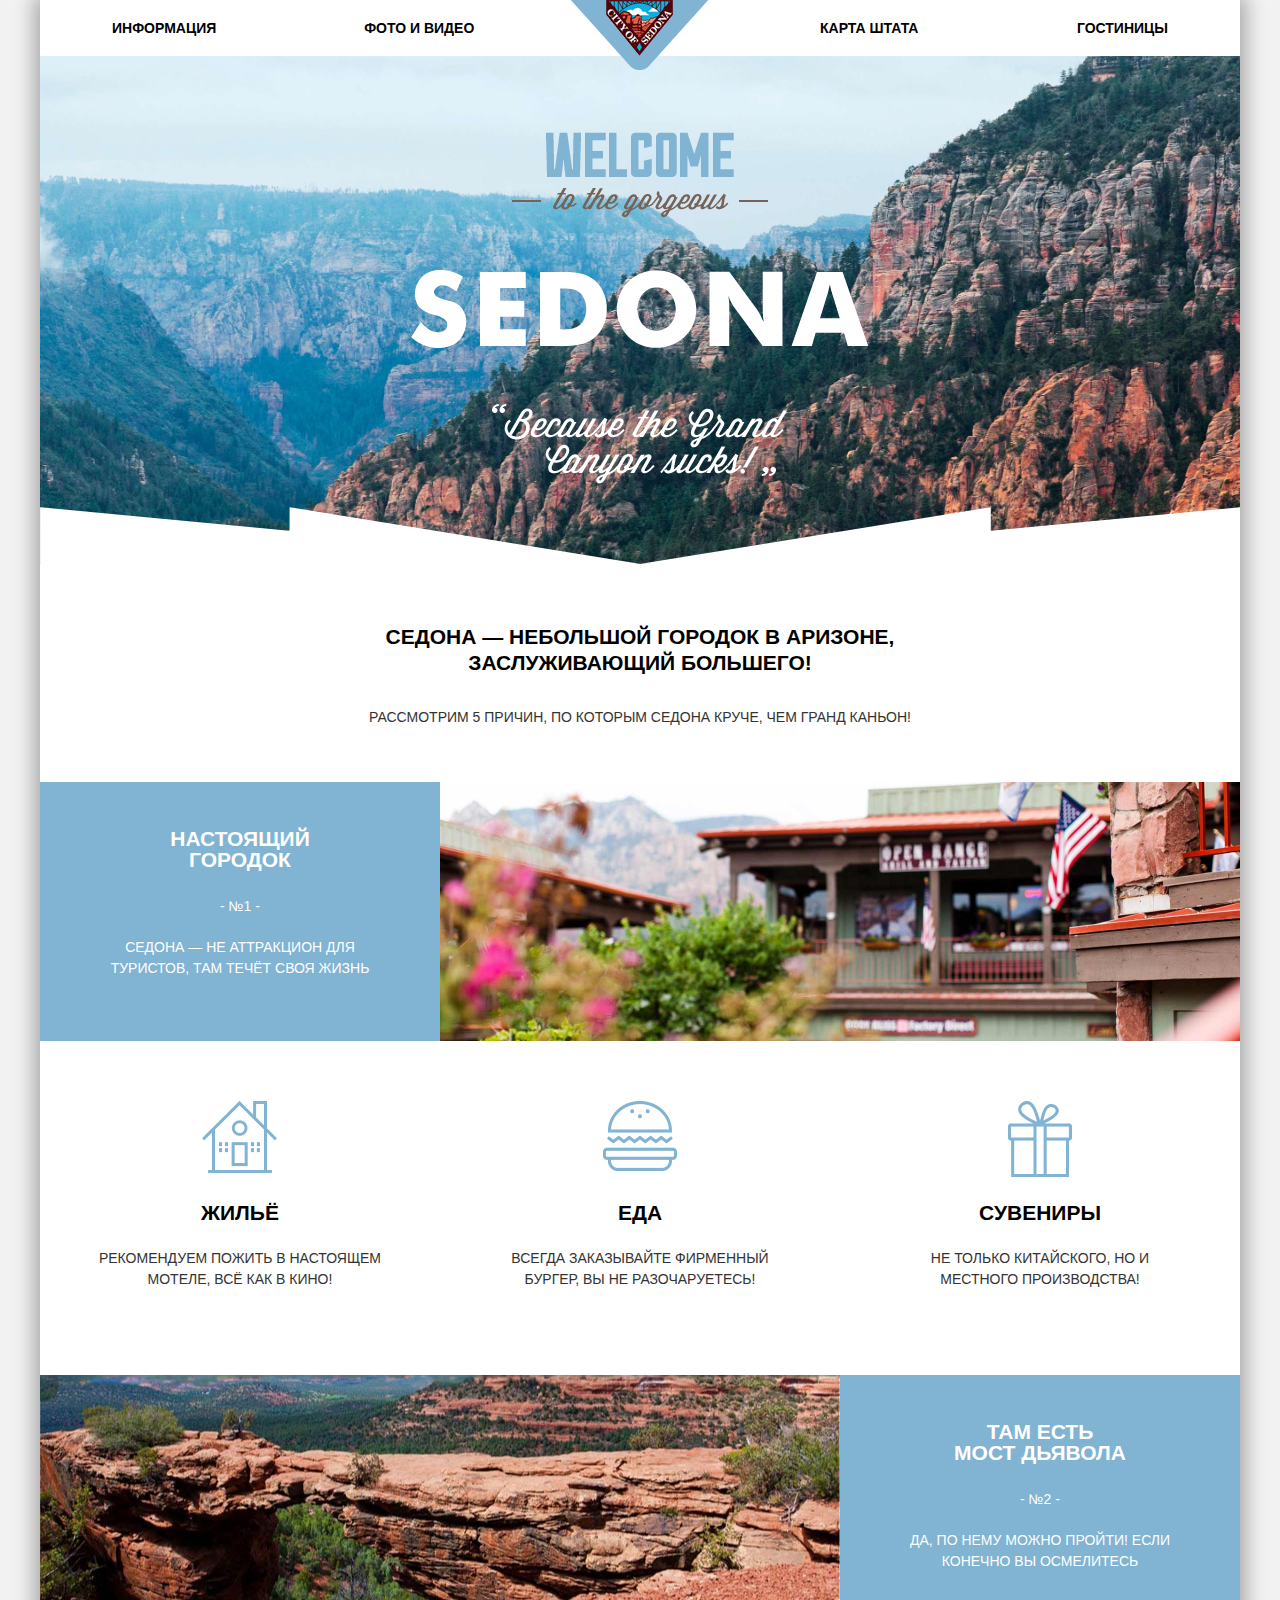
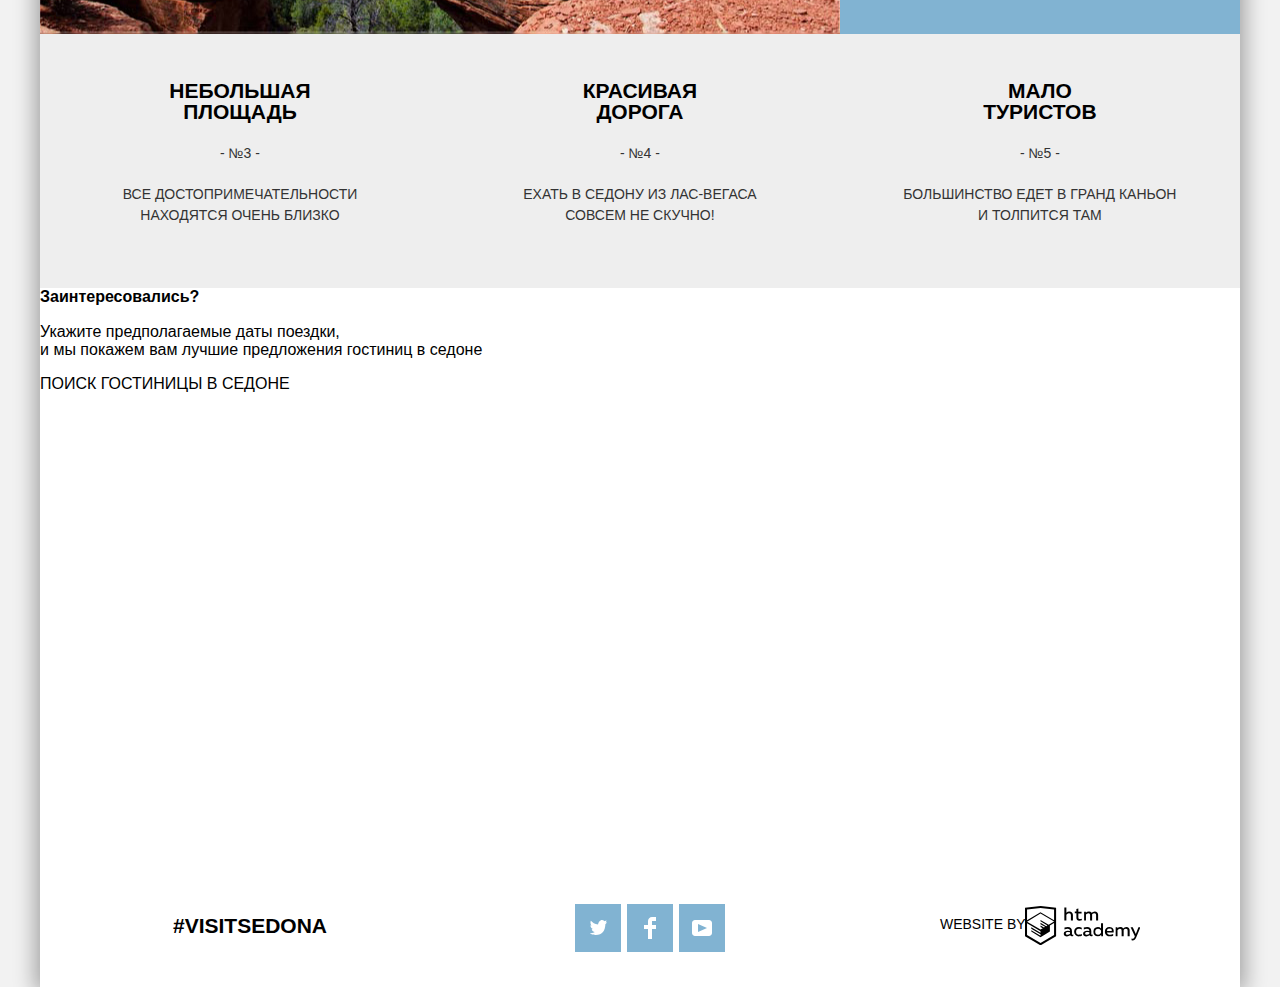
==== commit 9dc652ce: "complite 1 page at 90%" ====
--- a/index.html
+++ b/index.html
@@ -50,71 +50,69 @@
                 Седона — небольшой городок в Аризоне, заслуживающий большего!
             </p>
         </section>
-        <section class="attractions">
+        <section class="reasons">
             <h2 class="visually-hidden">наши преимущества перед другими</h2>
-            <span>Рассмотрим 5 причин, по которым Седона круче, чем гранд каньон!</span>
-            <div class="image-line">
-                <div class="image-line-text">
-                    <b>настоящий<br>городок</b>
-                    <span>- №1 -</span>
+            <p>Рассмотрим 5 причин, по которым Седона круче, чем гранд каньон!</p>
+            
+        <ol class="reason-list">
+               
+        <li class="reason-item">
+                <div class="reason-item-info">
+                    <p>настоящий<br>городок</p>
+                    <p>- №1 -</p>
                     <p>Седона — не аттракцион для туристов, там течёт своя жизнь</p>
                 </div>
-                <div class="image-line-town"></div>
-            </div>
+                <div class="image-wraper sedona"></div>
             <ul class="services-list">
-                <li class="services-item">
-                    <a href="#">
+                <li class="services-item home">
                         жильё
                         <p>Рекомендуем пожить в настоящем мотеле, всё как в кино!</p>
-                    </a>
                 </li>
-                <li class="services-item">
-                    <a href="#">
+                <li class="services-item food">
                         еда
                         <p>Всегда заказывайте фирменный бургер, вы не разочаруетесь!</p>
-                    </a>
                 </li>
-                <li class="services-item">
-                    <a href="#">
+                <li class="services-item souvenirs">
                         сувениры
                         <p>Не только китайского, но и местного производства!</p>
-                    </a>
                 </li>
             </ul>
-            <div class="image-line">
-                <div class="image-line-town right-layer"></div>
-                <div class="image-line-text">
-                    <b>Там есть<br>Мост дьявола</b>
-                    <span>- №2 -</span>
+        </li>
+        <li class="reason-item reverse big">
+            <div class="reason-item-info">
+                    <p>Там есть<br>Мост дьявола</p>
+                    <p>- №2 -</p>
                     <p>Да, по нему можно пройти! Если конечно вы осмелитесь</p>
-                </div>
             </div>
-            <ul class="attractions-list">
-                <li class="attractions-item">
-                    <div class="image-line-text">
-                        <b>Небольшая<br>площадь</b>
-                        <span>- №3 -</span>
-                        <p>Все достопримечательности<br>находятся очень близко</p>
+            <div class="image-wraper brige"></div>
+        </li>
+        <li class="reason-item litle">
+                    <div class="reason-item-info gray">
+                        <p>Небольшая площадь</p>
+                        <p>- №3 -</p>
+                        <p>Все достопримечательности находятся очень близко</p>
                     </div>
-                </li>
-                <li class="attractions-item">
-                    <div class="image-line-text">
-                        <b>Красивая<br>дорога</b>
-                        <span>- №4 -</span>
-                        <p>Ехать в Седону из Лас-Вегаса совсем<br>не скучно!</p>
+        </li>
+        <li class="reason-item litle">
+                    <div class="reason-item-info gray">
+                        <p>Красивая дорога</p>
+                        <p>- №4 -</p>
+                        <p>Ехать в Седону из Лас-Вегаса совсем не скучно!</p>
                     </div>
-                </li>
-                <li class="attractions-item">
-                    <div class="image-line-text">
-                        <b>Мало<br>туристов</b>
-                        <span>- №5 -</span>
+        </li>
+        <li class="reason-item litle">
+                    <div class="reason-item-info gray">
+                        <p>Мало туристов</p>
+                        <p>- №5 -</p>
                         <p>Большинство едет в гранд каньон<br>и толпится там</p>
                     </div>
-                </li>
-            </ul>
+        </li>
+            </ol>
         </section>
-        <section>
-            <h2 class="visually-hidden">форма регистрации</h2>
+        
+        
+        <section class="hotel-search">
+            <h2 class="visually-hidden">поиск гостиницы</h2>
             <div class="registration">
                 <b>Заинтересовались?</b>
                 <p>
@@ -123,54 +121,12 @@
                 <a class="switcher-form-btn" href="#">поиск гостиницы в седоне</a>
             </div>
         </section>
+        
+        
+        
         <section class="map">
                <h2 class="visually-hidden">форма поиска подходящей гостиницы</h2>
-                <form class="hotel-find-form" action="https://echo.htmlacademy.ru" method="post" name="hotelSearching">
-                    <label class="date-field">
-                        дата заезда:
-                        <input type="text" required name="dateInto" value="01 НОЯБРЯ 2018">
-                        <button type="button" class="calendr-date-into">
-                            <svg id="Layer_1" x="0px" y="0px" width="21px" height="22px" viewBox="0 0 21 22" enable-background="new 0 0 21 22" >
-                                <path fill="yellow" d="M19.251,2.025h-2.845V0.648c0-0.381-0.294-0.689-0.656-0.689c-0.363,0-0.656,0.308-0.656,0.689v1.377h-3.938V0.648
-                                    c0-0.381-0.294-0.689-0.655-0.689c-0.363,0-0.657,0.308-0.657,0.689v1.377H5.906V0.648c0-0.381-0.294-0.689-0.656-0.689
-                                    c-0.363,0-0.657,0.308-0.657,0.689v1.377H1.75C0.784,2.025,0,2.847,0,3.862v16.302C0,21.179,0.784,22,1.75,22h17.501
-                                    C20.217,22,21,21.179,21,20.164V3.862C21,2.847,20.217,2.025,19.251,2.025z M19.688,20.164c0,0.253-0.195,0.459-0.437,0.459H1.75
-                                    c-0.241,0-0.438-0.206-0.438-0.459V3.862c0-0.253,0.196-0.459,0.438-0.459h2.844v1.378c0,0.381,0.294,0.689,0.657,0.689
-                                    c0.362,0,0.656-0.308,0.656-0.689V3.403h3.938v1.378c0,0.381,0.294,0.689,0.657,0.689c0.361,0,0.655-0.308,0.655-0.689V3.403h3.938
-                                    v1.378c0,0.381,0.293,0.689,0.656,0.689c0.362,0,0.656-0.308,0.656-0.689V3.403h2.845c0.241,0,0.437,0.206,0.437,0.459V20.164z"/>
-                                <rect fill="yellow" x="4.594" y="8.225" width="2.625" height="2.066"/>
-                                <rect fill="yellow" x="4.594" y="11.668" width="2.625" height="2.067"/>
-                                <rect fill="yellow" x="4.594" y="15.112" width="2.625" height="2.066"/>
-                                <rect fill="yellow" x="9.188" y="15.112" width="2.625" height="2.066"/>
-                                <rect fill="yellow" x="9.188" y="11.668" width="2.625" height="2.067"/>
-                                <rect fill="yellow" x="9.188" y="8.225" width="2.625" height="2.066"/>
-                                <rect fill="yellow" x="13.781" y="15.112" width="2.625" height="2.066"/>
-                                <rect fill="yellow" x="13.781" y="11.668" width="2.625" height="2.067"/>
-                                <rect fill="yellow" x="13.781" y="8.225" width="2.625" height="2.066"/>
-                            </svg>
-                        </button>
-                    </label>
-                    <label class="date-field">
-                        дата выезда:
-                        <input type="text" required name="dateOut" value="30 НОЯБРЯ 2018">
-                        <button type="button" class="calendr-date-out"></button>
-                    </label>
-                    <div class="counter">
-                        <label>
-                            взрослые:
-                            <input type="text" required id="adults" value="2" name="adults" placeholder="2">
-                            <button type="button" id="minusAdults">-</button>
-                            <button type="button" id="plusAdults">+</button>
-                        </label>
-                        <label>
-                            дети:
-                            <input type="text" required id="children" value="0" name="children" placeholder="0">
-                            <button type="button" id="minusChildren">-</button>
-                            <button type="button" id="plusChildren">+</button>
-                        </label>
-                    </div>
-                    <button type="submit">найти</button>
-                </form>
+
             <h2 class="visually-hidden">карта</h2>
             <img src="img/map.jpg" width="1200" height="593" alt="карта">
             <iframe class="interactive-map" src="https://www.google.com/maps/embed?pb=!1m18!1m12!1m3!1d22020.240398484842!2d-111.77358161245253!3d34.87310100191369!2m3!1f0!2f0!3f0!3m2!1i1024!2i768!4f13.1!3m3!1m2!1s0x872da132f942b00d%3A0x5548c523fa6c8efd!2z0KHQtdC00L7QvdCwLCDQkNGA0LjQt9C-0L3QsCA4NjMzNiwg0KHQqNCQ!5e0!3m2!1sru!2sby!4v1533203319899" frameborder="0" style="border:0" allowfullscreen></iframe>
--- a/css/main.css
+++ b/css/main.css
@@ -1,6 +1,6 @@
 .borders {
     outline: 1px solid black;
-    background-color: red;
+/*    background-color: red;*/
 }
 
 html {
@@ -32,6 +32,7 @@
 }
 
 .shadow-block {
+    position: relative;
     max-width: 1200px;
     min-width: 768px;
     margin: 0 auto;
@@ -141,7 +142,7 @@
 }
 
 .promo {
-    padding: 10px auto;
+    margin-bottom: 33px;
 }
 
 .background-photo {
@@ -155,6 +156,10 @@
     padding-bottom: 80px;
     justify-content: center;
     margin-bottom: 60px;
+}
+
+.background-photo:hover {
+    background-size: 105%;
 }
 
 .background-photo::after {
@@ -173,96 +178,129 @@
     line-height: 26px;
     font-weight: bold;
     text-align: center;
-    margin: 0 30%;
+    margin: 0 24%;
     min-width: 550px;
 }
 
-.attractions span {
+.reasons > p {
     display: block;
     color: #333;
     font-size: 14px;
     text-transform: uppercase;
     text-align: center;
-    margin-bottom: 60px;
-}
-
-.image-line {
-    display: flex;
-}
-
-.image-line-text {
-    display: flex;
-    flex-direction: column;
-    justify-content: center;
+    margin-bottom: 57px;
+}
+
+.reason-list {
+    display: flex;
+    flex-wrap: wrap;
+    list-style-type: none;
+    margin: 0;
+    padding: 0;
+}
+
+.reason-item{
+    display: flex;
+    flex-wrap: wrap;
+}
+
+.reason-item-info {
     text-align: center;
     background-color: #81b3d2;
     width: 33.333%;
-    padding: 50px 10px;
+    padding: 25px 10px 62px;
     color: #fff;
     min-width: 256px;
 
 }
 
-.image-line-text b {
+.reason-item-info p:first-child {
     font-size: 21px;
     line-height: 21px;
     font-weight: bold;
     text-transform: uppercase;
-    padding-bottom: 25px;
-}
-
-.image-line-text span {
+    padding-bottom: 5px;
+}
+
+.reason-item-info p:nth-child(2) {
     font-size: 14px;
     padding: 0;
     margin: 0;
-    color: #fff;
     line-height: 21px;
     font-weight: 400;
     text-transform: uppercase;
     margin-bottom: 20px;
 }
 
-.image-line-text p {
+.reason-item-info p:last-child {
     font-size: 14px;
     line-height: 21px;
     font-weight: 400;
     text-transform: uppercase;
-    margin: 0 45px;
-}
-
-.image-line-town {
+    margin: 0 36px;
+}
+
+.image-wraper {
     overflow: hidden;
     flex-grow: 1;
+}
+
+.image-wraper:hover {
+    background-size:105%;
+}
+
+.sedona {
     background: url('../img/image_line_1.jpg') no-repeat center;
     background-size:100%;
     transition: 1s;
 }
 
-.right-layer {
-    overflow: hidden;
-    flex-grow: 1;
+.brige {
     background: url('../img/brige.jpg') no-repeat center;
     background-size:100%;
     transition: 1s;
 }
 
-.image-line-town:hover,
-.right-layer:hover {
-    background-size:110%;
+.reverse {
+    flex-direction: row-reverse;
+}
+
+.gray p:first-child {
+    color: #000;
+}
+
+.gray {
+    background-color: #eee;
+    color: #333;
+    width: 100%;
+}
+
+.gray p:first-child {
+    padding: 0 29%;
+}
+
+.gray p:last-child {
+    padding: 0 4%;
+}
+
+.big {
+    flex-basis: 100%;
+}
+
+.litle {
+    width: 33.33%;
 }
 
 .services-list {
     display: flex;
     justify-content: space-between;
-    padding-bottom: 60px;
+    padding-bottom: 62px;
 }
 
 .services-item {
+    text-transform: uppercase;
     text-align: center;
     width: 33.333%;
-}
-
-.services-item a {
     display: block;
     cursor: pointer;
     text-align: center;
@@ -273,17 +311,17 @@
     transition: 0.3s;
 }
 
-.services-list li:nth-child(1) a {
+.home {
     background: url('../img/icon-1.png') no-repeat center;
     background-position: 50% 60px;
 }
 
-.services-list li:nth-child(2) a {
+.food {
     background: url('../img/icon-2.png') no-repeat center;
     background-position: 50% 60px;
 }
 
-.services-list li:nth-child(3) a {
+.souvenirs {
     background: url('../img/icon-3.png') no-repeat center;
     background-position: 50% 60px;
 }
@@ -297,82 +335,7 @@
     padding: 23px 56px;
 }
 
-.services-item a:hover,
-.services-item a:focus {
-    color: #81b3d2;
-}
-
-.services-item a:active {
-    color: #1b748d;
-}
-.attractions-list {
-    display: flex;
-}
-
-.attractions-list .image-line-text {
-    width: auto;
-}
-
-.attractions-item .image-line-text {
-    background-color: #eee;
-    color: #333;
-}
-
-.attractions-item {
-    width: 33.333%
-}
-
-.attractions-item .image-line-text span {
-    color: #333;
-}
-
-.registration {
-    position: relative;
-    background-color: #fff;
-    text-align: center;
-    text-transform: uppercase;
-    color: #333;
-    font-size: 14px;
-    line-height: 24px;
-    padding-top: 60px;
-    z-index: 2;
-}
-
-.registration b {
-    font-size: 30px;
-    color: #000;
-    padding-top: 10px;
-}
-
-.registration p {
-    padding: 15px;
-    padding-bottom: 34px;
-}
-
-.switcher-form-btn {
-    display: block;
-    font-size: 21px;
-    font-weight: bold;
-    text-align: center;
-    width: 47%;
-    bottom: 0;
-    left: 20px;
-    margin: 0 auto;
-    padding: 30px 0;
-    color: #fff;
-    background-color: #766357;
-    transition: 0.3s;
-}
-
-.switcher-form-btn:hover,
-.switcher-form-btn:focus {
-    background-color: #604e43;
-}
-
-.switcher-form-btn:active {
-    background-color: #503e33;
-    color: rgba(255, 255, 255, 0.3);
-}
+
 
 .map {
     position: relative;
@@ -550,8 +513,8 @@
 .page-footer {
     display: flex;
     position: absolute;
+    bottom: 0;
     width: 100%;
-    bottom: 0;
     justify-content: space-between;
     padding: 32px 100px;
     background-color: rgba(255, 255, 255, 0.71);
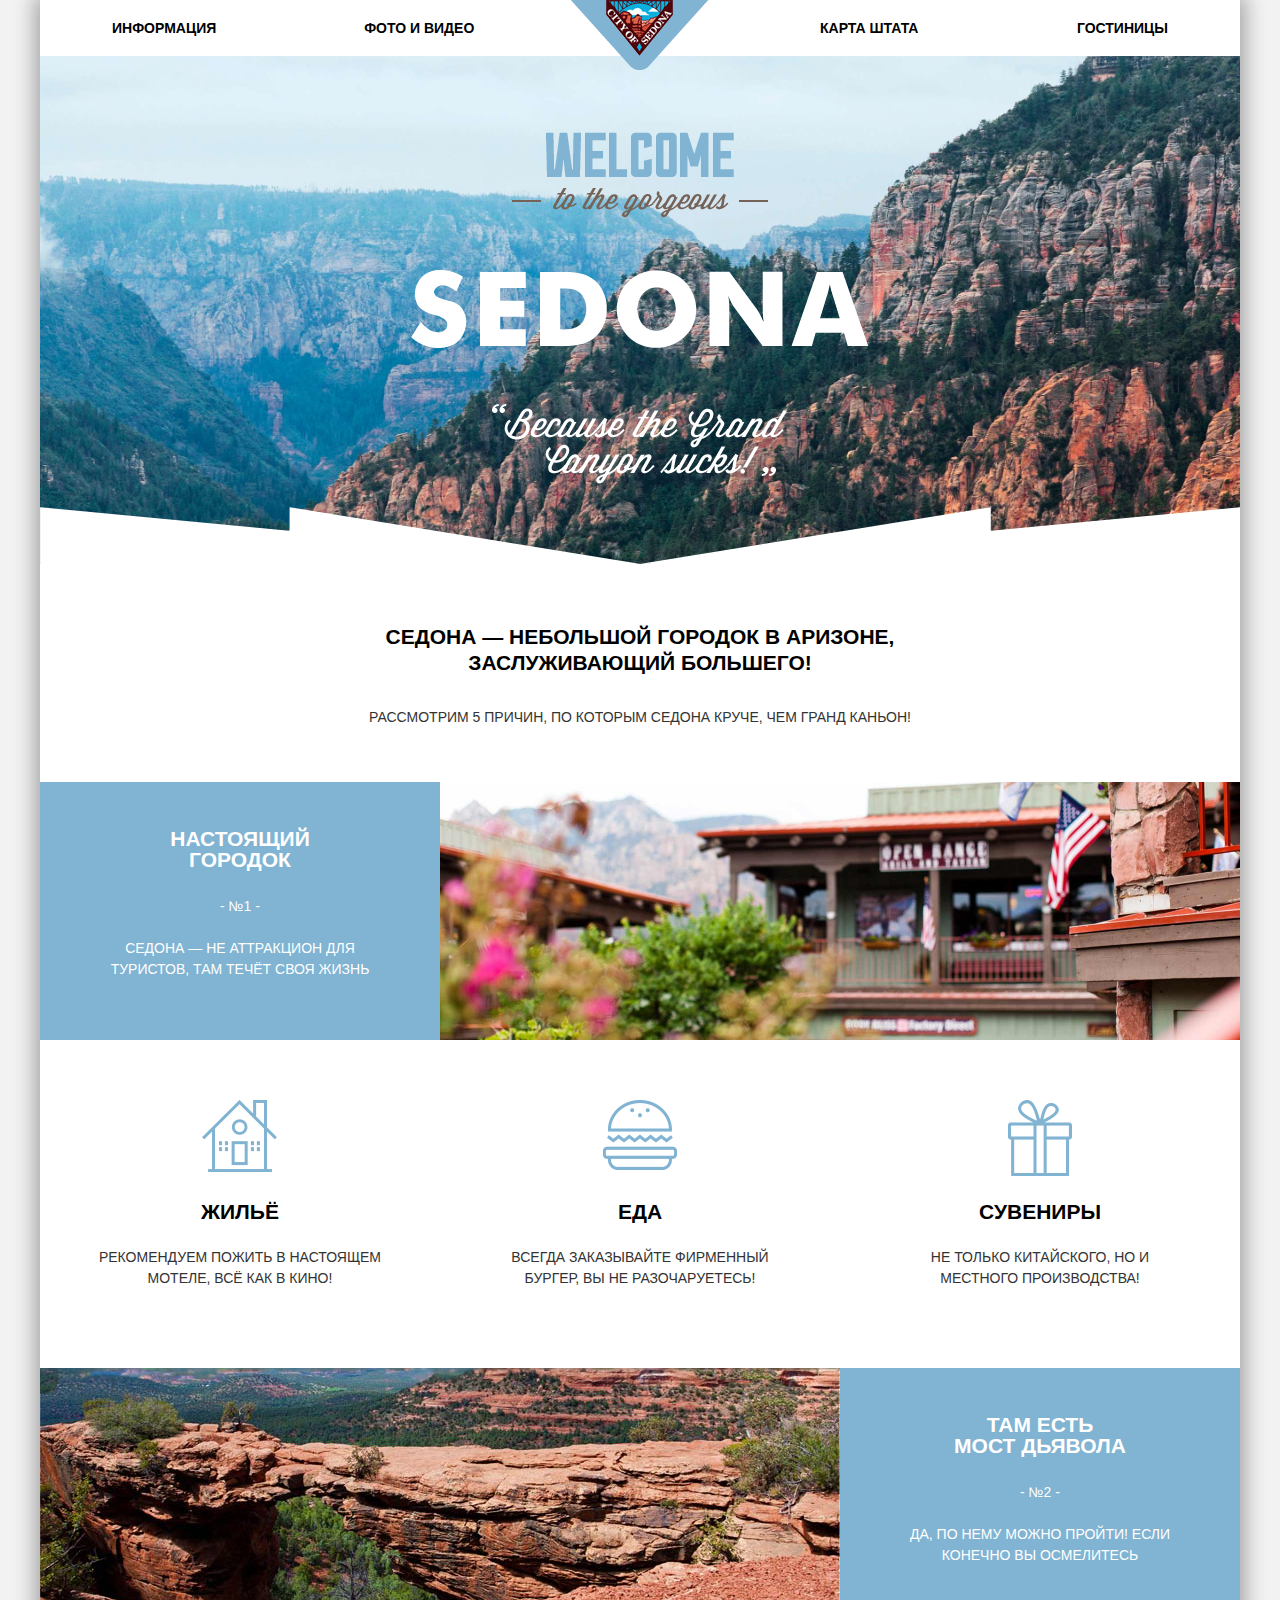
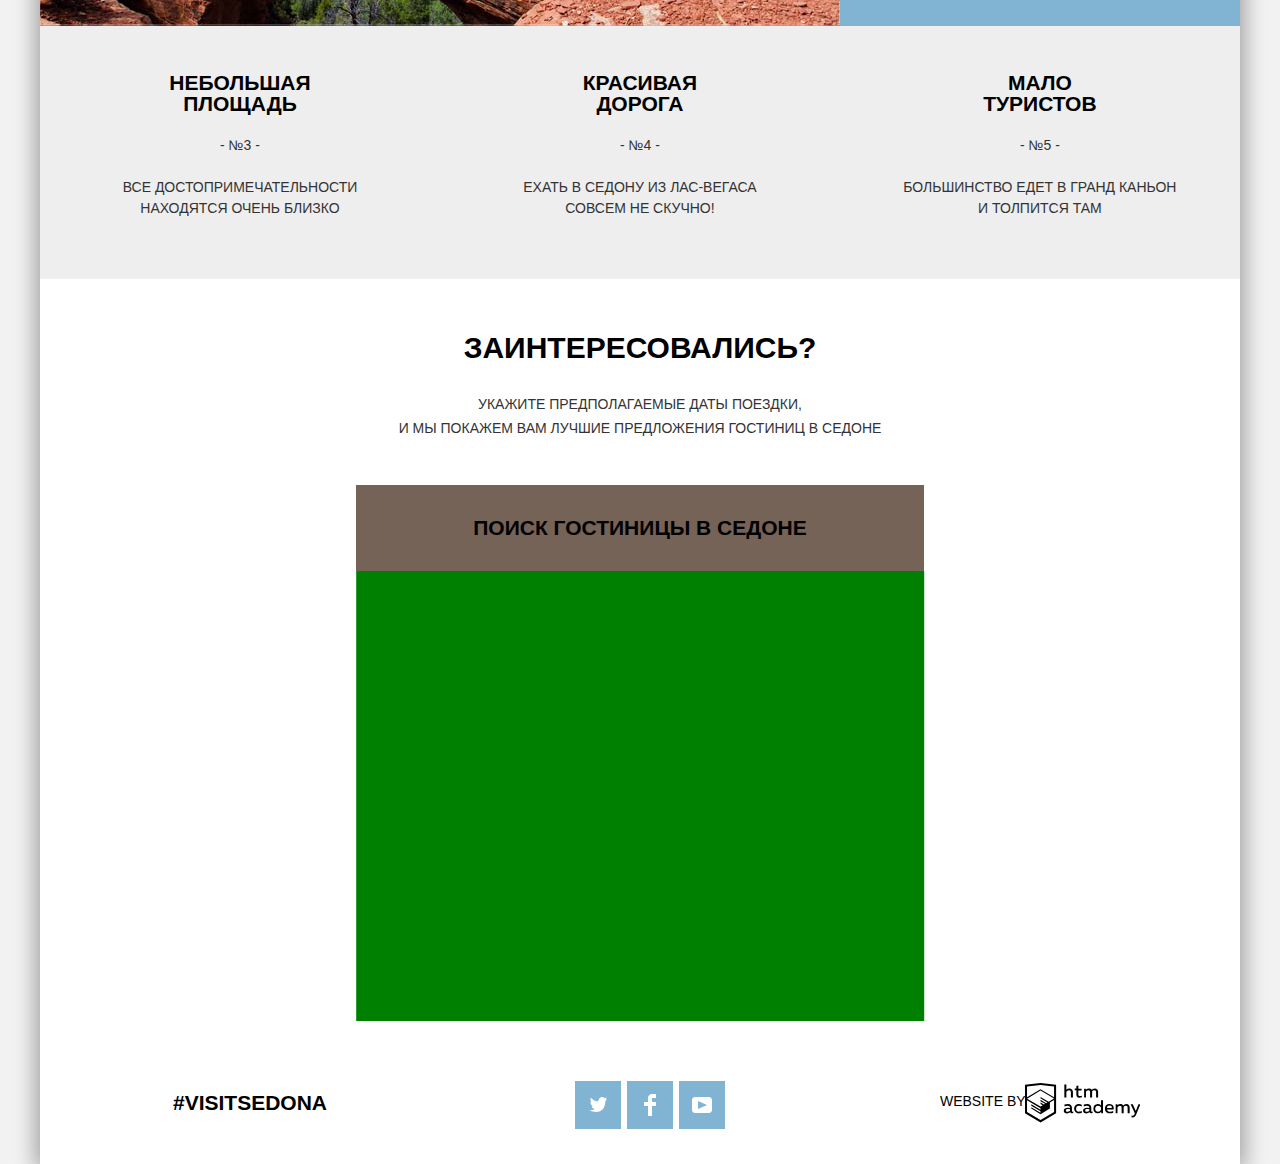
==== commit d74d24e5: "work form" ====
--- a/index.html
+++ b/index.html
@@ -113,13 +113,16 @@
         
         <section class="hotel-search">
             <h2 class="visually-hidden">поиск гостиницы</h2>
-            <div class="registration">
-                <b>Заинтересовались?</b>
+            <div class="search">
+                <p>Заинтересовались?</p>
                 <p>
-                    Укажите предполагаемые даты поездки,<br> и мы покажем вам лучшие предложения гостиниц в седоне
+                    Укажите предполагаемые даты поездки,<br>и мы покажем вам лучшие предложения гостиниц в седоне
                 </p>
-                <a class="switcher-form-btn" href="#">поиск гостиницы в седоне</a>
+                <button type="button">поиск гостиницы в седоне</button>
             </div>
+                <form class="search-form" action="https://echo.htmlacademy.ru" method="post">
+
+                </form>
         </section>
         
         
--- a/css/main.css
+++ b/css/main.css
@@ -208,7 +208,7 @@
     text-align: center;
     background-color: #81b3d2;
     width: 33.333%;
-    padding: 25px 10px 62px;
+    padding: 25px 10px 60px;
     color: #fff;
     min-width: 256px;
 
@@ -229,7 +229,7 @@
     line-height: 21px;
     font-weight: 400;
     text-transform: uppercase;
-    margin-bottom: 20px;
+    margin-bottom: 21px;
 }
 
 .reason-item-info p:last-child {
@@ -294,7 +294,7 @@
 .services-list {
     display: flex;
     justify-content: space-between;
-    padding-bottom: 62px;
+    padding-bottom: 56px;
 }
 
 .services-item {
@@ -335,179 +335,80 @@
     padding: 23px 56px;
 }
 
+.hotel-search {
+    background-color: #fff;
+    position: relative;
+}
+
+.search {
+    position: relative;
+    margin: 0 26.3%;
+    display: flex;
+    background-color: #fff;
+    flex-direction: column;
+    align-items: center;
+    text-transform: uppercase;
+    padding-top: 22px;
+    z-index:10;
+}
+
+.search p {
+    text-align: center;
+}
+
+.search p:first-child {
+    font-size: 30px;
+    font-weight: bold;
+    margin-bottom: 12px;
+}
+
+.search p:nth-child(2) {
+    font-size: 14px;
+    line-height: 24px;
+    color: #333;
+    padding-bottom: 31px;
+}
+
+.search button {
+    width: 100%;
+    font-size: 21px;
+    font-weight: bold;
+    text-transform: uppercase;
+    border: none;
+    background-color: #766357;
+    padding: 31px 0;
+}
+
+.search-form {
+    position: absolute;
+    display: flex;
+    flex-wrap: wrap;
+    background-color: green;
+    left: 50%;
+    transform: translateX(-50%);
+    height: 450px;
+    width: 47.3%;
+    bottom: -450px;
+    margin: 0;
+    z-index: 2;
+}
+
+
+
+
+
+
+
+
 
 
 .map {
     position: relative;
-    overflow: hidden;
 }
 
 .interactive-map {
     height: 593px;
     width: 100%;
-}
-
-.hotel-find-form {
-    position: absolute;
-    left: 50%;
-    width: 47%;
-    transform: translateX(-50%);
-    display: flex;
-    flex-direction: column;
-    background-color: #fff;
-    font-size: 14px;
-    font-weight: bold;
-    overflow: hidden;
-    padding: 57px 55px;
-    top: -410px;
-    transition: 0.7s;
-}
-
-.opened {
-    top: 0;
-}
-
-.date-field {
-    display: flex;
-    position: relative;
-    align-items: center;
-    margin-bottom: 30px;
-    text-transform: uppercase;
-}
-
-.date-field input {
-    font: inherit;
-    text-transform: uppercase;
-    border: none;
-    background-color: #f2f2f2;
-    padding: 11px 45px 11px 10px;
-    flex-basis: 75%;
-    margin-left: auto;
-    outline: none;
-}
-
-.date-field input:hover {
-    background-color: #ebebeb;
-}
-
-.date-field input:focus {
-    background-color: #fff;
-    outline: 2px solid #e5e5e5;
-}
-
-.calendr-date-into,
-.calendr-date-out {
-    outline: none;
-    border: none;
-    position: absolute;
-    display: block;
-    top: 6px;
-    right: 15px;
-    width: 25px;
-    height: 25px;
-    cursor: pointer;
-    background: none;
-    opacity: 0.4;
-}
-
-.calendr-date-into svg path {
-    fill: black;
-}
-
-.calendr-date-into svg rect {
-    fill: black;
-}
-
-.calendr-date-into:hover,
-.calendr-date-into:focus {
-    opacity: 1;
-}
-
-.calendr-date-into:active svg path {
-    fill: #81b3d2;
-}
-
-.calendr-date-into:active svg rect {
-    fill: #81b3d2;
-}
-
-.counter {
-    display: flex;
-    margin-bottom: 55px;
-    justify-content: space-between;
-    text-transform: uppercase;
-}
-
-.counter label {
-    display: flex;
-    width: 50%;
-    align-items: center
-}
-
-.counter label:nth-child(2) {
-    padding-left: 11%;
-}
-
-.counter input {
-    border: none;
-    text-align: center;
-    background-color: #f2f2f2;
-    padding: 12px 5px;
-    width: 37px;
-    font-weight: bold;
-    order: 2;
-}
-
-.counter input:hover {
-    background-color: #ebebeb;    
-}
-
-.counter input:focus {
-    background-color: #fff;
-    outline: 2px solid #e5e5e5;    
-}
-
-.counter button {
-    border: none;
-    width: 40px;
-    align-self: stretch;
-    background-color: #f2f2f2;
-    padding: 0;
-    margin: 0;
-    font-size: 23px;
-    font-weight: bold;
-    color: rgba(0, 0, 0, 0.23);
-    cursor: pointer;
-    transition: 0.3s;
-}
-
-.counter button:nth-child(2) {
-    margin-left: auto;
-    order: 1;
-}
-
-.counter button:nth-child(3) {
-    order: 3;
-}
-
-button[type=submit] {
-    border: none;
-    padding: 17px;
-    background-color: #82b3d3;
-    text-transform: uppercase;
-    color: #fff;
-    font-size: 21px;
-    font-weight: bold;
-    cursor: pointer;
-}
-
-button[type=submit]:hover {
-    background-color: #669ebf;
-}
-
-button[type=submit]:active {
-    background-color: #5596be;
-    color: rgba(255, 255, 255, 0.3);
 }
 
 .page-footer {
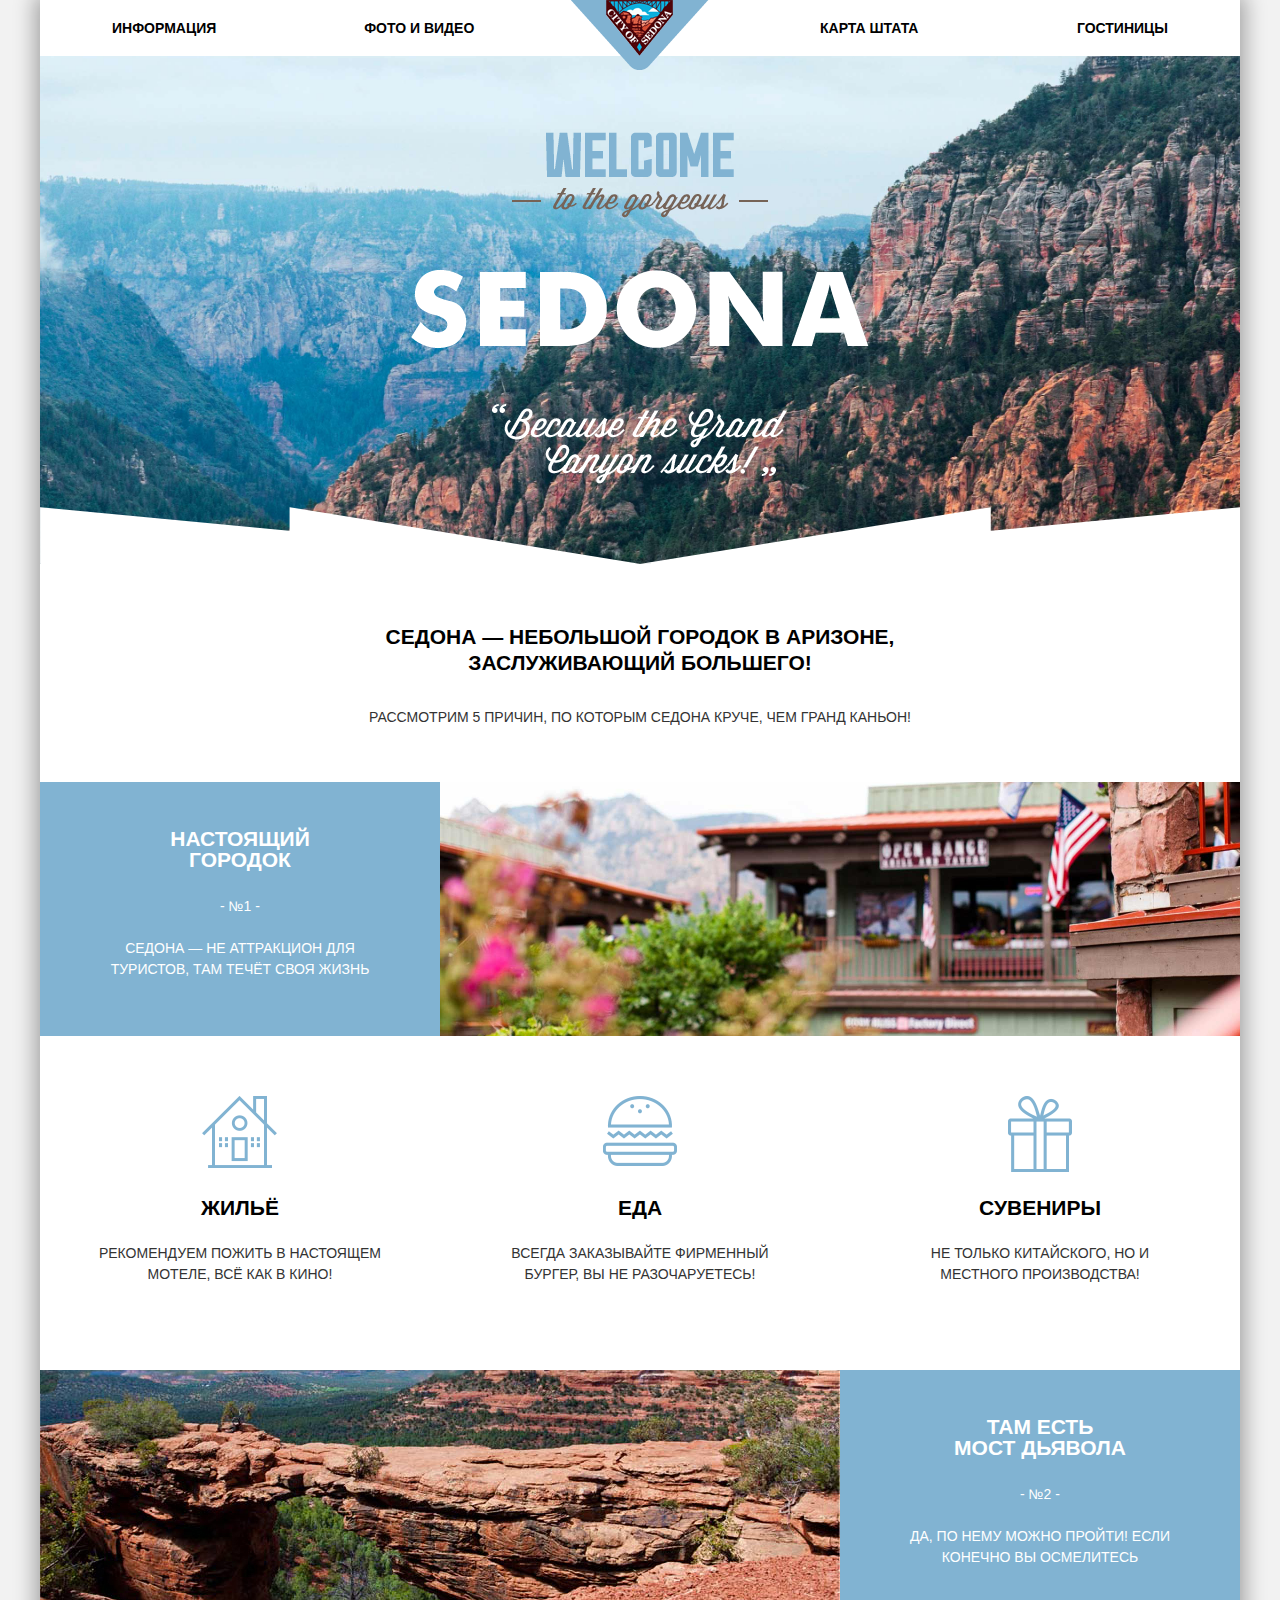
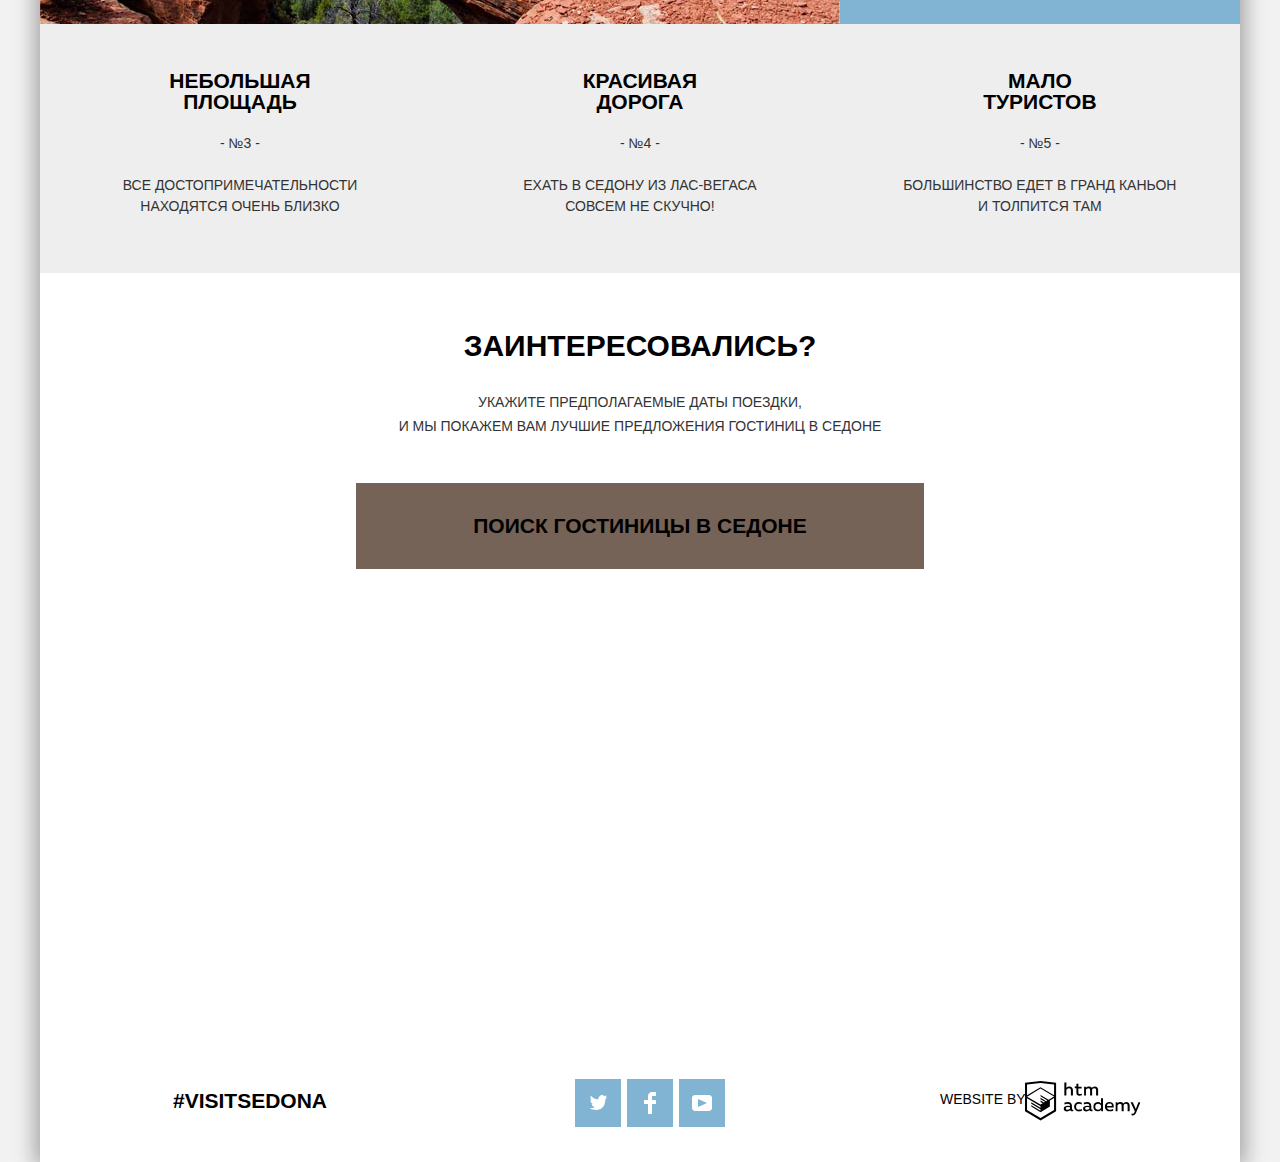
==== commit c1aadc5a: "editing firs page at 98%" ====
--- a/index.html
+++ b/index.html
@@ -118,10 +118,33 @@
                 <p>
                     Укажите предполагаемые даты поездки,<br>и мы покажем вам лучшие предложения гостиниц в седоне
                 </p>
-                <button type="button">поиск гостиницы в седоне</button>
+                <button type="button" class="search-button">поиск гостиницы в седоне</button>
             </div>
-                <form class="search-form" action="https://echo.htmlacademy.ru" method="post">
-
+                <form class="search-form not-visible" action="https://echo.htmlacademy.ru" method="post">
+                    <label class="data-enter">
+                        дата заезда:
+                        <input type="text" class="data-input" required value="24 апреля 2017" name="enter">
+                        <button type="button" class="calendar"></button>
+                    </label>
+                    <label class="data-out">
+                        дата выезда:
+                        <input type="text" class="data-input" required value="24 апреля 2017" name="out">
+                        <button type="button" class="calendar"></button>
+                    </label>
+                    <label class="adults">
+                        взрослые:
+                        <button type="button" class="value-button">-</button>
+                        <input type="text" class="count-input" required value="2" name="adults">
+                        <button type="button" class="value-button">+</button>
+                    </label>
+                    <label class="children">
+                        дети:
+                        <button type="button" class="value-button">-</button>
+                        <input type="text" class="count-input" required value="0" name="childrens">
+                        <button type="button" class="value-button">+</button>
+                    </label>
+                    
+                    <button type="submit" class="search-btn">найти</button>
                 </form>
         </section>
         
--- a/css/main.css
+++ b/css/main.css
@@ -208,7 +208,7 @@
     text-align: center;
     background-color: #81b3d2;
     width: 33.333%;
-    padding: 25px 10px 60px;
+    padding: 25px 10px 56px;
     color: #fff;
     min-width: 256px;
 
@@ -294,7 +294,7 @@
 .services-list {
     display: flex;
     justify-content: space-between;
-    padding-bottom: 56px;
+    padding-bottom: 62px;
 }
 
 .services-item {
@@ -348,7 +348,7 @@
     flex-direction: column;
     align-items: center;
     text-transform: uppercase;
-    padding-top: 22px;
+    padding-top: 26px;
     z-index:10;
 }
 
@@ -369,7 +369,7 @@
     padding-bottom: 31px;
 }
 
-.search button {
+.search-button {
     width: 100%;
     font-size: 21px;
     font-weight: bold;
@@ -377,27 +377,113 @@
     border: none;
     background-color: #766357;
     padding: 31px 0;
+    cursor: pointer;
 }
 
 .search-form {
     position: absolute;
     display: flex;
+    top: 290px;
     flex-wrap: wrap;
-    background-color: green;
+    background-color: #fff;
     left: 50%;
     transform: translateX(-50%);
-    height: 450px;
-    width: 47.3%;
-    bottom: -450px;
+    width: 47.5%;
     margin: 0;
-    z-index: 2;
-}
-
-
-
-
-
-
+    z-index: 5;
+    padding: 58px 57px;
+    font-size: 14px;
+    font-weight: bold;
+    transition: 0.6s;
+}
+
+.not-visible {
+    top: 0;
+    padding: 0 57px;
+    opacity: 0;
+}
+
+.data-enter,
+.data-out {
+    position: relative;
+    display: flex;
+    flex-basis: 100%;
+    text-transform: uppercase;
+    line-height: 38px;
+    margin-bottom: 30px;
+}
+
+.data-input {
+    margin-left: auto;
+    width: 76%;
+    border: none;
+    height: 38px;
+    background-color: #f2f2f2;
+    text-transform: uppercase;
+    font-size: 14px;
+    font-weight: bold;
+    padding: 0 15px;
+}
+
+.count-input {
+    width: 38px;
+    border: none;
+    height: 38px;
+    background-color: #f2f2f2;
+    text-transform: uppercase;
+    font-size: 14px;
+    font-weight: bold;
+    padding: 0 15px;
+    appearance: none;
+}
+
+.value-button {
+    width: 41px;
+    border: none;
+    height: 38px;
+    background-color: #f2f2f2;
+    text-transform: uppercase;
+    font-size: 21px;
+    font-weight: bold;
+    padding: 0 15px;
+    appearance: none;
+}
+
+.adults,
+.children {
+    display: flex;
+    flex-basis: 50%;
+    text-transform: uppercase;
+    line-height: 38px;
+    margin-bottom: 56px;
+}
+
+.adults button:first-child,
+.children button:first-child {
+    margin-left: auto;
+}
+
+.children {
+    padding-left: 50px;
+}
+
+.calendar {
+    position: absolute;
+    width: 38px;
+    height: 100%;
+    right: 0px;
+}
+
+.search-btn {
+    flex-basis: 100%;
+    background-color: #81b3d2;
+    text-transform: uppercase;
+    font-size: 21px;
+    font-weight: bold;
+    border: none;
+    padding: 17px;
+    color: #fff;
+}
 
 
 
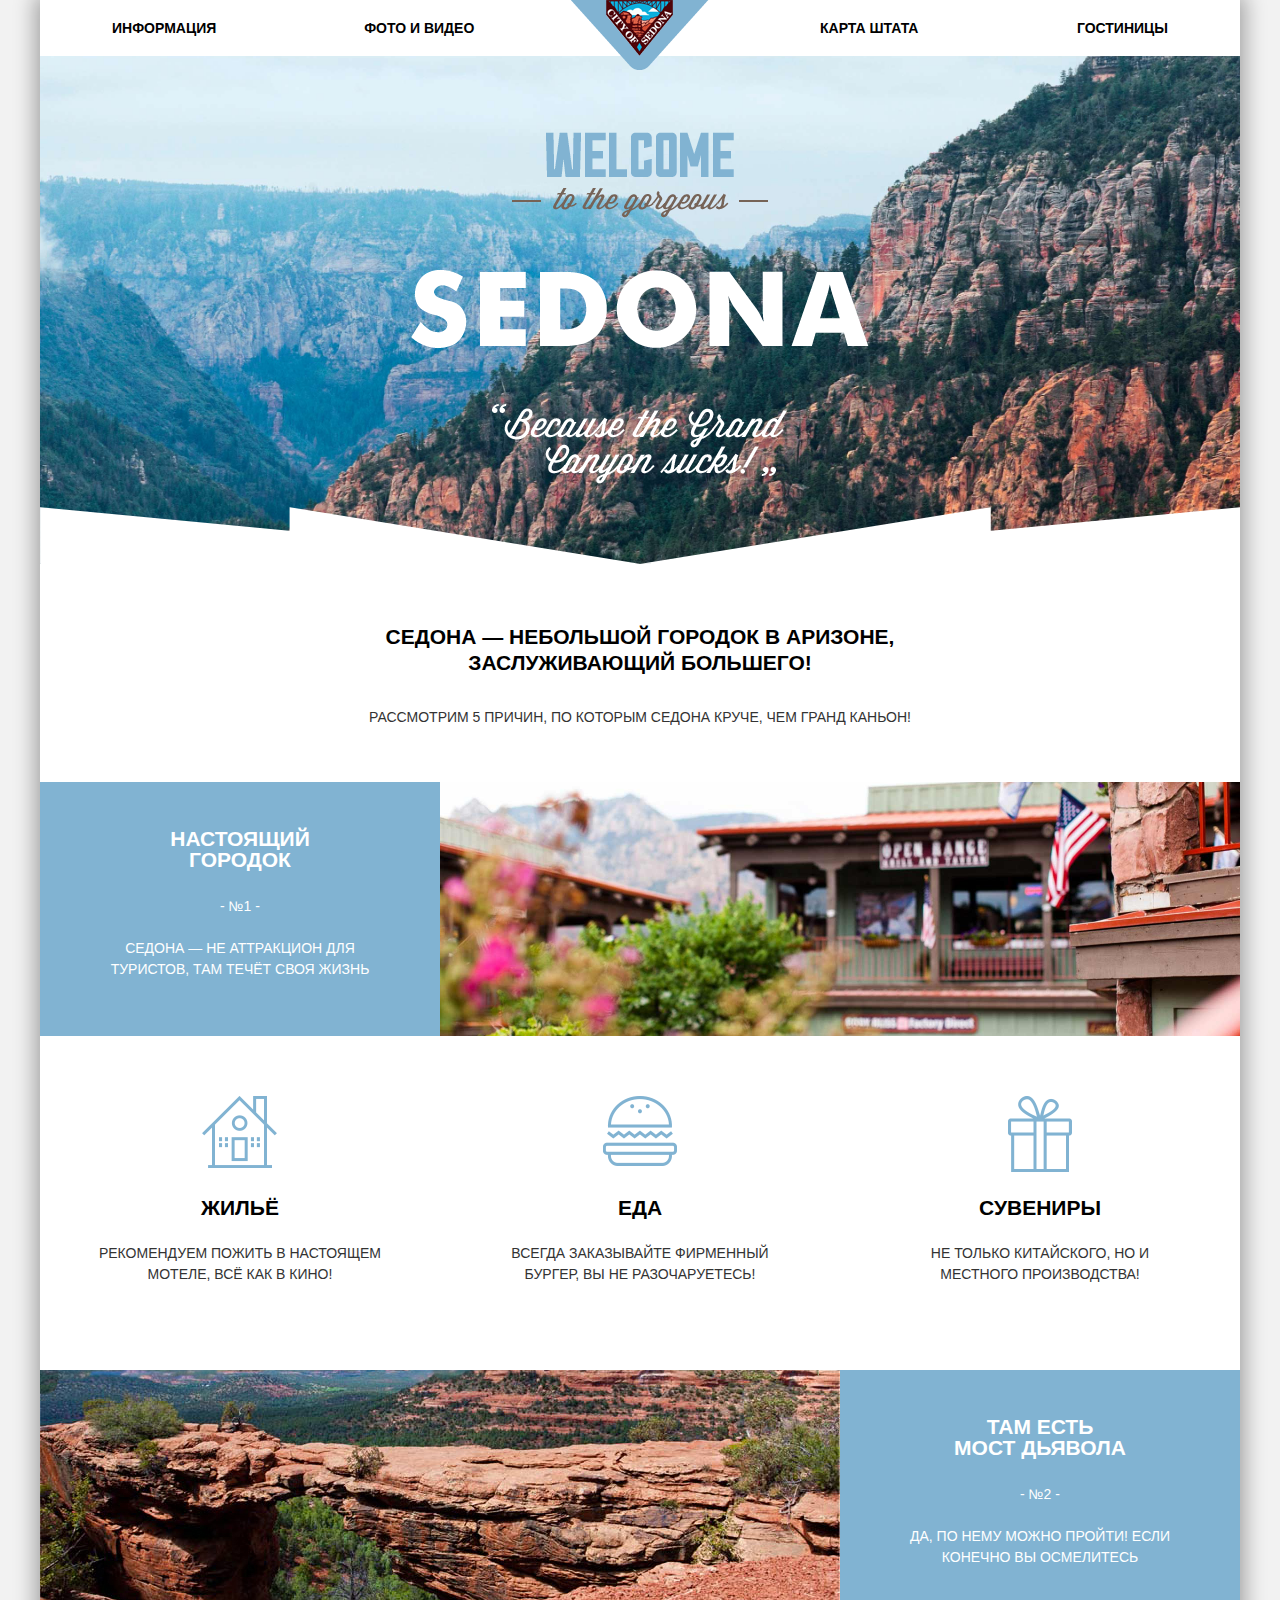
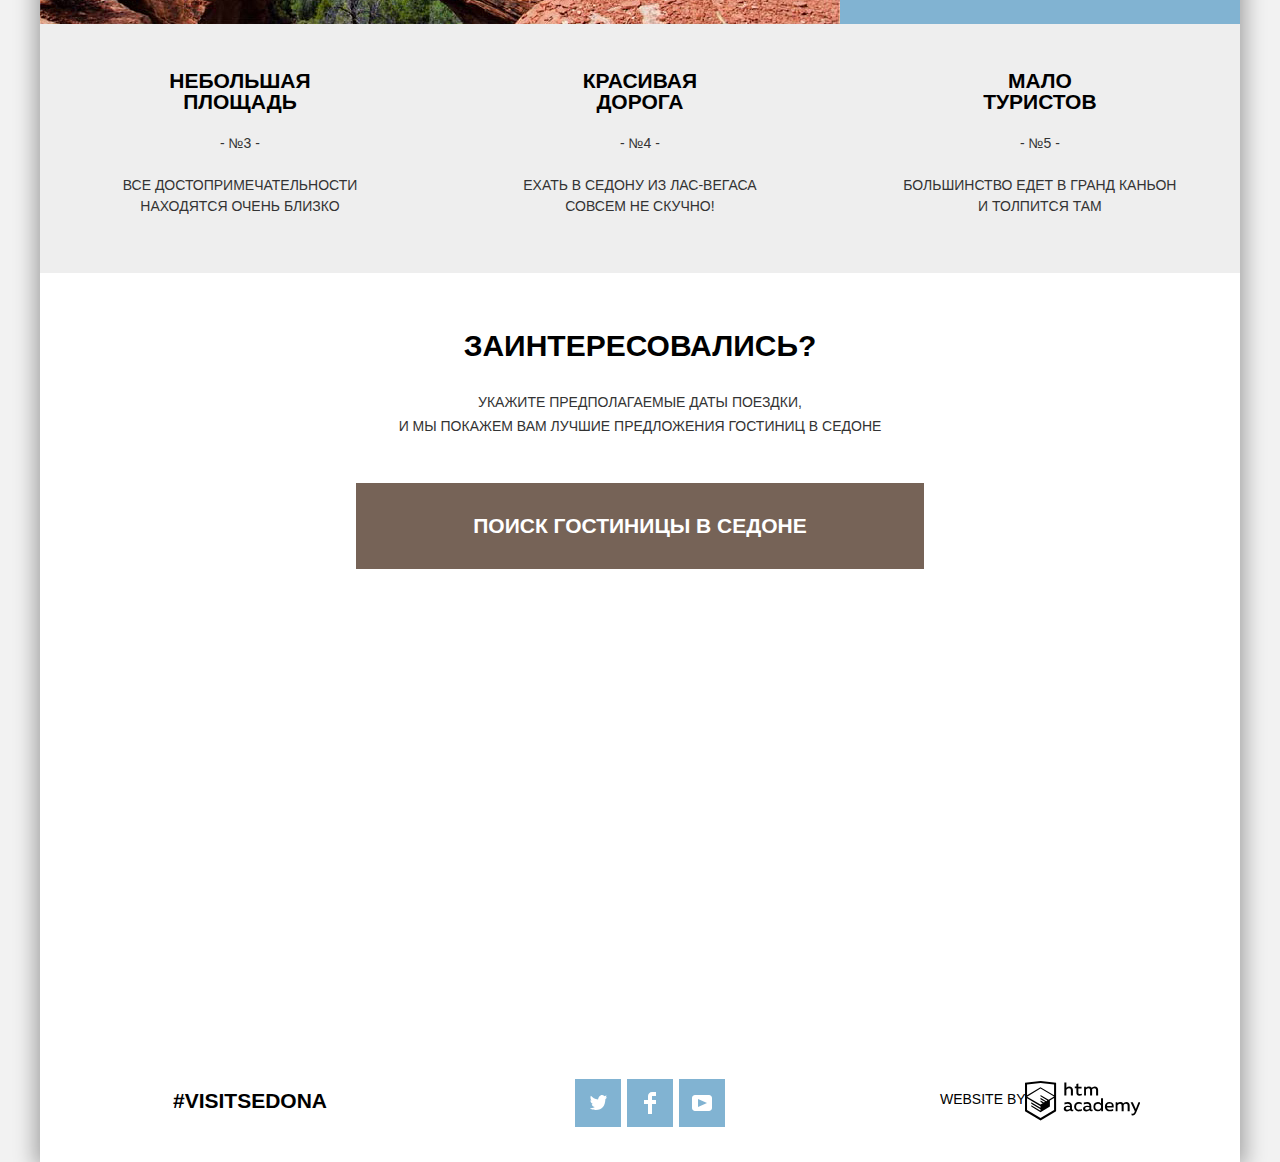
==== commit d7ec0cec: "first page of sedona end complite" ====
--- a/index.html
+++ b/index.html
@@ -124,12 +124,56 @@
                     <label class="data-enter">
                         дата заезда:
                         <input type="text" class="data-input" required value="24 апреля 2017" name="enter">
-                        <button type="button" class="calendar"></button>
+                        <button type="button" class="calendar">
+                            <svg version="1.1" id="Layer_1" 
+                            xmlns: x="0px" y="0px" width="21px" height="22px" viewBox="0 0 21 22" enable-background="new 0 0 21 22" xml:space="preserve">
+                            <g id="calendar_1_">
+                                <path d="M19.251,2.025h-2.845V0.648c0-0.381-0.294-0.689-0.656-0.689c-0.363,0-0.656,0.308-0.656,0.689v1.377h-3.938V0.648
+                                    c0-0.381-0.294-0.689-0.655-0.689c-0.363,0-0.657,0.308-0.657,0.689v1.377H5.906V0.648c0-0.381-0.294-0.689-0.656-0.689
+                                    c-0.363,0-0.657,0.308-0.657,0.689v1.377H1.75C0.784,2.025,0,2.847,0,3.862v16.302C0,21.179,0.784,22,1.75,22h17.501
+                                    C20.217,22,21,21.179,21,20.164V3.862C21,2.847,20.217,2.025,19.251,2.025z M19.688,20.164c0,0.253-0.195,0.459-0.437,0.459H1.75
+                                    c-0.241,0-0.438-0.206-0.438-0.459V3.862c0-0.253,0.196-0.459,0.438-0.459h2.844v1.378c0,0.381,0.294,0.689,0.657,0.689
+                                    c0.362,0,0.656-0.308,0.656-0.689V3.403h3.938v1.378c0,0.381,0.294,0.689,0.657,0.689c0.361,0,0.655-0.308,0.655-0.689V3.403h3.938
+                                    v1.378c0,0.381,0.293,0.689,0.656,0.689c0.362,0,0.656-0.308,0.656-0.689V3.403h2.845c0.241,0,0.437,0.206,0.437,0.459V20.164z"/>
+                                <rect x="4.594" y="8.225" width="2.625" height="2.066"/>
+                                <rect x="4.594" y="11.668" width="2.625" height="2.067"/>
+                                <rect x="4.594" y="15.112" width="2.625" height="2.066"/>
+                                <rect x="9.188" y="15.112" width="2.625" height="2.066"/>
+                                <rect x="9.188" y="11.668" width="2.625" height="2.067"/>
+                                <rect x="9.188" y="8.225" width="2.625" height="2.066"/>
+                                <rect x="13.781" y="15.112" width="2.625" height="2.066"/>
+                                <rect x="13.781" y="11.668" width="2.625" height="2.067"/>
+                                <rect x="13.781" y="8.225" width="2.625" height="2.066"/>
+                            </g>
+                            </svg>
+                        </button>
                     </label>
                     <label class="data-out">
                         дата выезда:
                         <input type="text" class="data-input" required value="24 апреля 2017" name="out">
-                        <button type="button" class="calendar"></button>
+                        <button type="button" class="calendar">
+                            <svg version="1.1" id="Layer_1" 
+                            xmlns: x="0px" y="0px" width="21px" height="22px" viewBox="0 0 21 22" enable-background="new 0 0 21 22" xml:space="preserve">
+                            <g id="calendar_1_">
+                                <path d="M19.251,2.025h-2.845V0.648c0-0.381-0.294-0.689-0.656-0.689c-0.363,0-0.656,0.308-0.656,0.689v1.377h-3.938V0.648
+                                    c0-0.381-0.294-0.689-0.655-0.689c-0.363,0-0.657,0.308-0.657,0.689v1.377H5.906V0.648c0-0.381-0.294-0.689-0.656-0.689
+                                    c-0.363,0-0.657,0.308-0.657,0.689v1.377H1.75C0.784,2.025,0,2.847,0,3.862v16.302C0,21.179,0.784,22,1.75,22h17.501
+                                    C20.217,22,21,21.179,21,20.164V3.862C21,2.847,20.217,2.025,19.251,2.025z M19.688,20.164c0,0.253-0.195,0.459-0.437,0.459H1.75
+                                    c-0.241,0-0.438-0.206-0.438-0.459V3.862c0-0.253,0.196-0.459,0.438-0.459h2.844v1.378c0,0.381,0.294,0.689,0.657,0.689
+                                    c0.362,0,0.656-0.308,0.656-0.689V3.403h3.938v1.378c0,0.381,0.294,0.689,0.657,0.689c0.361,0,0.655-0.308,0.655-0.689V3.403h3.938
+                                    v1.378c0,0.381,0.293,0.689,0.656,0.689c0.362,0,0.656-0.308,0.656-0.689V3.403h2.845c0.241,0,0.437,0.206,0.437,0.459V20.164z"/>
+                                <rect x="4.594" y="8.225" width="2.625" height="2.066"/>
+                                <rect x="4.594" y="11.668" width="2.625" height="2.067"/>
+                                <rect x="4.594" y="15.112" width="2.625" height="2.066"/>
+                                <rect x="9.188" y="15.112" width="2.625" height="2.066"/>
+                                <rect x="9.188" y="11.668" width="2.625" height="2.067"/>
+                                <rect x="9.188" y="8.225" width="2.625" height="2.066"/>
+                                <rect x="13.781" y="15.112" width="2.625" height="2.066"/>
+                                <rect x="13.781" y="11.668" width="2.625" height="2.067"/>
+                                <rect x="13.781" y="8.225" width="2.625" height="2.066"/>
+                            </g>
+                            </svg>
+                        </button>
                     </label>
                     <label class="adults">
                         взрослые:
@@ -189,11 +233,11 @@
                 </a>
             </li>
         </ul>
-        <div class="html-label">
+        <a class="html-label" href="https://htmlacademy.ru/?utm_source=google&utm_medium=cpc&utm_campaign=blr_08_18_courses_rem&gclid=Cj0KCQjwquTbBRCSARIsADzW88xBu1fejquUHkLyi-II4I67ASMlD6VlIe-ADYh-KEtxrYRZhvzJrpcaAsleEALw_wcB">
             <svg viewBox="0 0 113 39">
                 <path d="M401.93,351.51a2.07,2.07,0,0,0,.58-0.11v1.4a3.41,3.41,0,0,1-1.24.22,1.75,1.75,0,0,1-1.75-1,5.08,5.08,0,0,1-3.3,1.13c-1.59,0-3.06-.87-3.06-2.68,0-2.24,2.08-2.93,3.9-2.93a11.63,11.63,0,0,1,2.28.26v-0.31c0-1.09-.8-1.86-2.3-1.86a7.79,7.79,0,0,0-3.15.67v-1.79a10.72,10.72,0,0,1,3.35-.58c2.48,0,4,1.18,4,3.83v3.14A0.57,0.57,0,0,0,401.93,351.51Zm-6.76-1.19a1.42,1.42,0,0,0,1.64,1.29,3.56,3.56,0,0,0,2.53-1V349.1a10.21,10.21,0,0,0-1.9-.22C396.34,348.89,395.17,349.23,395.17,350.33Z" transform="translate(-355.09 -323.29)" fill="#fff"/><path d="M408.15,343.91a5.29,5.29,0,0,1,2.7.67v1.79a4.28,4.28,0,0,0-2.42-.73,2.89,2.89,0,1,0,0,5.76,5.26,5.26,0,0,0,2.55-.67v1.8a6.58,6.58,0,0,1-2.9.6,4.42,4.42,0,0,1-4.72-4.54A4.54,4.54,0,0,1,408.15,343.91Z" transform="translate(-355.09 -323.29)" fill="#fff"/><path d="M420.93,351.51a2.07,2.07,0,0,0,.58-0.11v1.4a3.41,3.41,0,0,1-1.24.22,1.75,1.75,0,0,1-1.75-1,5.08,5.08,0,0,1-3.3,1.13c-1.59,0-3.06-.87-3.06-2.68,0-2.24,2.08-2.93,3.9-2.93a11.63,11.63,0,0,1,2.28.26v-0.31c0-1.09-.8-1.86-2.3-1.86a7.79,7.79,0,0,0-3.15.67v-1.79a10.72,10.72,0,0,1,3.35-.58c2.48,0,4,1.18,4,3.83v3.14A0.57,0.57,0,0,0,420.93,351.51Zm-6.76-1.19a1.42,1.42,0,0,0,1.64,1.29,3.56,3.56,0,0,0,2.53-1V349.1a10.21,10.21,0,0,0-1.9-.22C415.33,348.89,414.17,349.23,414.17,350.33Z" transform="translate(-355.09 -323.29)" fill="#fff"/><path d="M431.76,340.14V352.9H430v-1.39a4.07,4.07,0,0,1-3.35,1.62,4.62,4.62,0,0,1,0-9.22,4,4,0,0,1,3.15,1.37v-5.14h2ZM427,345.62a2.9,2.9,0,0,0,0,5.8,3,3,0,0,0,2.79-1.84v-2.13A3.06,3.06,0,0,0,427,345.62Z" transform="translate(-355.09 -323.29)" fill="#fff"/><path d="M438.08,343.91c3.48,0,4.68,2.81,4.12,5.34h-6.58c0.22,1.57,1.75,2.22,3.35,2.22a6.41,6.41,0,0,0,2.77-.62v1.68a7.5,7.5,0,0,1-3.14.6c-2.68,0-5-1.53-5-4.61A4.39,4.39,0,0,1,438.08,343.91Zm0.09,1.62a2.39,2.39,0,0,0-2.57,2.26h4.85A2.06,2.06,0,0,0,438.17,345.53Z" transform="translate(-355.09 -323.29)" fill="#fff"/><path d="M444.19,352.9v-8.75h1.73v1.09a4,4,0,0,1,2.92-1.33,3,3,0,0,1,2.73,1.4,4.33,4.33,0,0,1,3.06-1.4,3.21,3.21,0,0,1,3.32,3.52v5.47h-2v-5.41a1.67,1.67,0,0,0-1.73-1.84,2.94,2.94,0,0,0-2.17,1.18c0,0.2,0,.4,0,0.6v5.47h-2v-5.41a1.67,1.67,0,0,0-1.73-1.84,3.11,3.11,0,0,0-2.32,1.35v5.91h-2Z" transform="translate(-355.09 -323.29)" fill="#fff"/><path d="M466.56,344.15h2l-4.1,9.93c-0.95,2.28-2.19,3-3.52,3a5,5,0,0,1-1.15-.15v-1.66a3,3,0,0,0,.89.13c0.95,0,1.66-.67,2.17-2l0.18-.44-4.16-8.82H461l3,6.6Z" transform="translate(-355.09 -323.29)" fill="#fff"/><path d="M395.75,324.82v5a4,4,0,0,1,2.83-1.2,3.41,3.41,0,0,1,3.61,3.57v5.41h-2v-5.16a1.9,1.9,0,0,0-2-2.1,3.08,3.08,0,0,0-2.44,1.46v5.8h-2V324.82h2Z" transform="translate(-355.09 -323.29)" fill="#fff"/><path d="M407.52,325.71v3.12h3.17v1.71h-3.17v4c0,1.15.53,1.53,1.66,1.53a4.71,4.71,0,0,0,1.77-.35v1.68a7.14,7.14,0,0,1-2.35.38,2.68,2.68,0,0,1-3-2.88v-4.38H404v-1.71h1.57v-2.64Z" transform="translate(-355.09 -323.29)" fill="#fff"/><path d="M413.19,337.58v-8.75h1.73v1.09a4,4,0,0,1,2.92-1.33,3,3,0,0,1,2.73,1.4,4.33,4.33,0,0,1,3.06-1.4,3.21,3.21,0,0,1,3.32,3.52v5.47h-2v-5.41a1.67,1.67,0,0,0-1.73-1.84,2.94,2.94,0,0,0-2.17,1.18c0,0.2,0,.4,0,0.6v5.47h-2v-5.41a1.67,1.67,0,0,0-1.73-1.84,3.11,3.11,0,0,0-2.32,1.35v5.91h-2Z" transform="translate(-355.09 -323.29)" fill="#fff"/><rect x="74.72" y="1.52" width="1.95" height="12.76" fill="#fff"/><path d="M370.53,323.31l-0.16,0-15.28,1.6v28L370.37,362l15.28-9.09v-28Zm13.12,28.45-13.28,7.9-13.28-7.9V340.28l13.22,7.87,0,1.43-9.07-5.4v1.38l9.11,5.47,0,1.46-9.1-5.42v1.38l9.11,5.47h0l9.19-5.5v-1.39h0v-4.52l4.1-2.45v11.67Zm0-13.16L380,340.74h0l-1.68,1-8-4.76v1.38l6.84,4.07-0.06,0-0.15.09-1,.57-5.64-3.36v1.38l4.45,2.65-1.05.7,0,0-3.36-2v1.38l2.21,1.3-2.25,1.35-13.16-7.82,13.17-7.92h0Zm0-1.39-13.35-7.87h0l-13.2,7.86v-10.5l13.28-1.39,13.28,1.39v10.51Z" transform="translate(-355.09 -323.29)" fill="#fff"/>
             </svg>
-        </div>
+        </a>
     </footer>
     </div>
     <script src="js/jquery-3.3.1.min.js"></script>
--- a/css/main.css
+++ b/css/main.css
@@ -378,6 +378,17 @@
     background-color: #766357;
     padding: 31px 0;
     cursor: pointer;
+    transition: 0.4s;
+    color: #fff;
+}
+
+.search-button:hover,
+.search-button:focus {
+    background-color: #604e43;
+
+}.search-button:active {
+    background-color: #503e33;
+    color: rgba(255, 255, 255, 0.3);
 }
 
 .search-form {
@@ -422,7 +433,7 @@
     text-transform: uppercase;
     font-size: 14px;
     font-weight: bold;
-    padding: 0 15px;
+    padding: 0 40px 0 15px;
 }
 
 .count-input {
@@ -434,7 +445,18 @@
     font-size: 14px;
     font-weight: bold;
     padding: 0 15px;
-    appearance: none;
+    outline: none;
+}
+
+.data-input:hover,
+.count-input:hover {
+    background-color: #ebebeb;
+}
+
+.data-input:focus,
+.count-input:focus {
+    background-color: #fff;
+    outline: 2px solid #f2f2f2;
 }
 
 .value-button {
@@ -447,6 +469,17 @@
     font-weight: bold;
     padding: 0 15px;
     appearance: none;
+    color: rgba(0, 0, 0, 0.3);
+    outline: none;
+}
+
+.value-button:hover,
+.value-button:focus {
+    color: #000;
+}
+
+.value-button:active {
+    color: #81b3d2;
 }
 
 .adults,
@@ -469,9 +502,28 @@
 
 .calendar {
     position: absolute;
-    width: 38px;
-    height: 100%;
-    right: 0px;
+    top: 7px;
+    width: 28px;
+    height: 25px;
+    right: 10px;
+    background-color: rgba(0, 0, 0, 0);
+    border: none;
+    color: red;
+    outline: none;
+}
+
+.calendar svg {
+    fill: rgba(0, 0, 0, 0.3);
+    transition: 0.4s;
+}
+
+.calendar:hover svg,
+.calendar:focus svg {
+    fill: rgb(0, 0, 0);
+}
+
+.calendar:active svg {
+    fill: #81b3d2;
 }
 
 .search-btn {
@@ -483,10 +535,17 @@
     border: none;
     padding: 17px;
     color: #fff;
-}
-
-
-
+    transition: 0.3s;
+}
+
+.search-btn:hover,
+.search-btn:focus {
+    background-color: #669ec0;
+
+}.search-btn:active {
+    background-color: #5496bd;
+    color: rgba(255, 255, 255, 0.3);
+}
 
 .map {
     position: relative;
@@ -559,6 +618,7 @@
 
 .html-label path {
     fill: #000;
+    transition: 0.4s;
 }
 
 .html-label {
@@ -567,9 +627,11 @@
     height: 44px;
     padding-top: 5px;
     padding-left: 85px;
-}
-
-.html-label:hover path {
+    outline: none;
+}
+
+.html-label:hover path,
+.html-label:focus path {
     fill: #81b3d2;
 }
 
